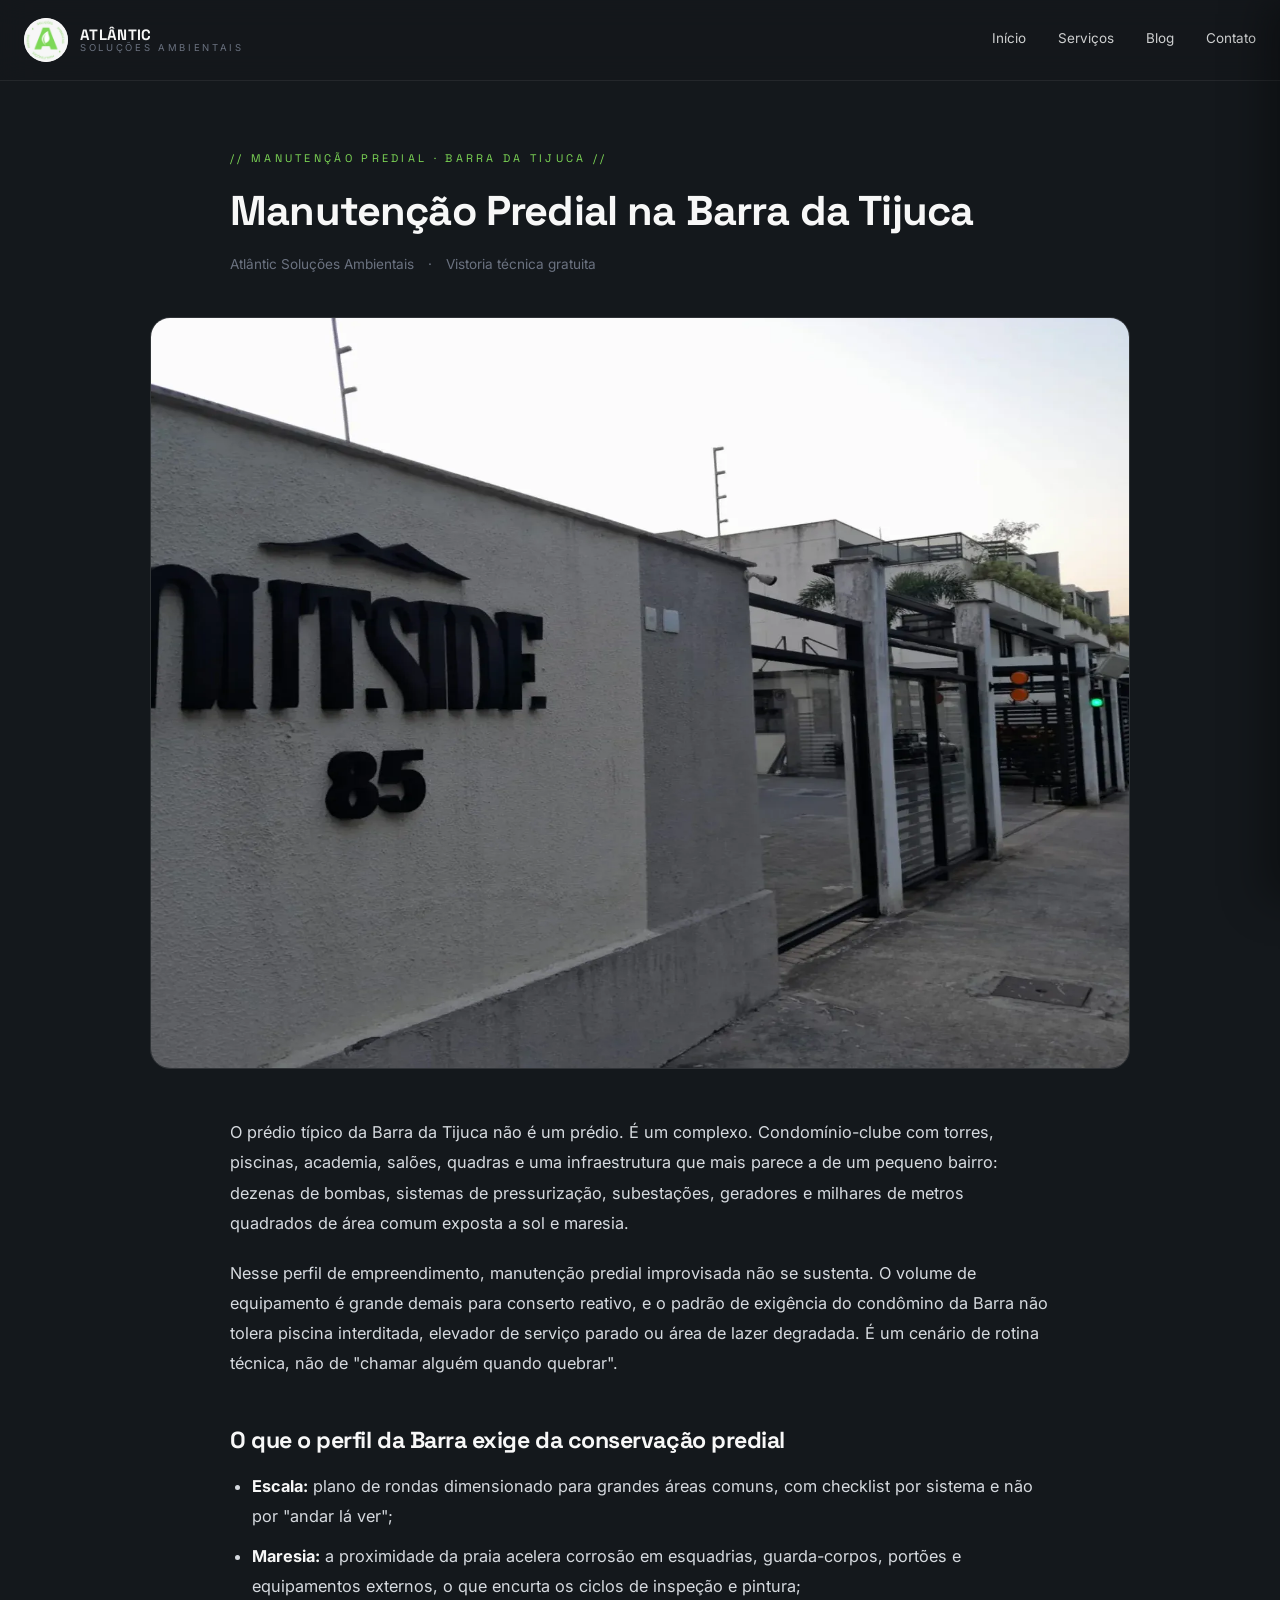
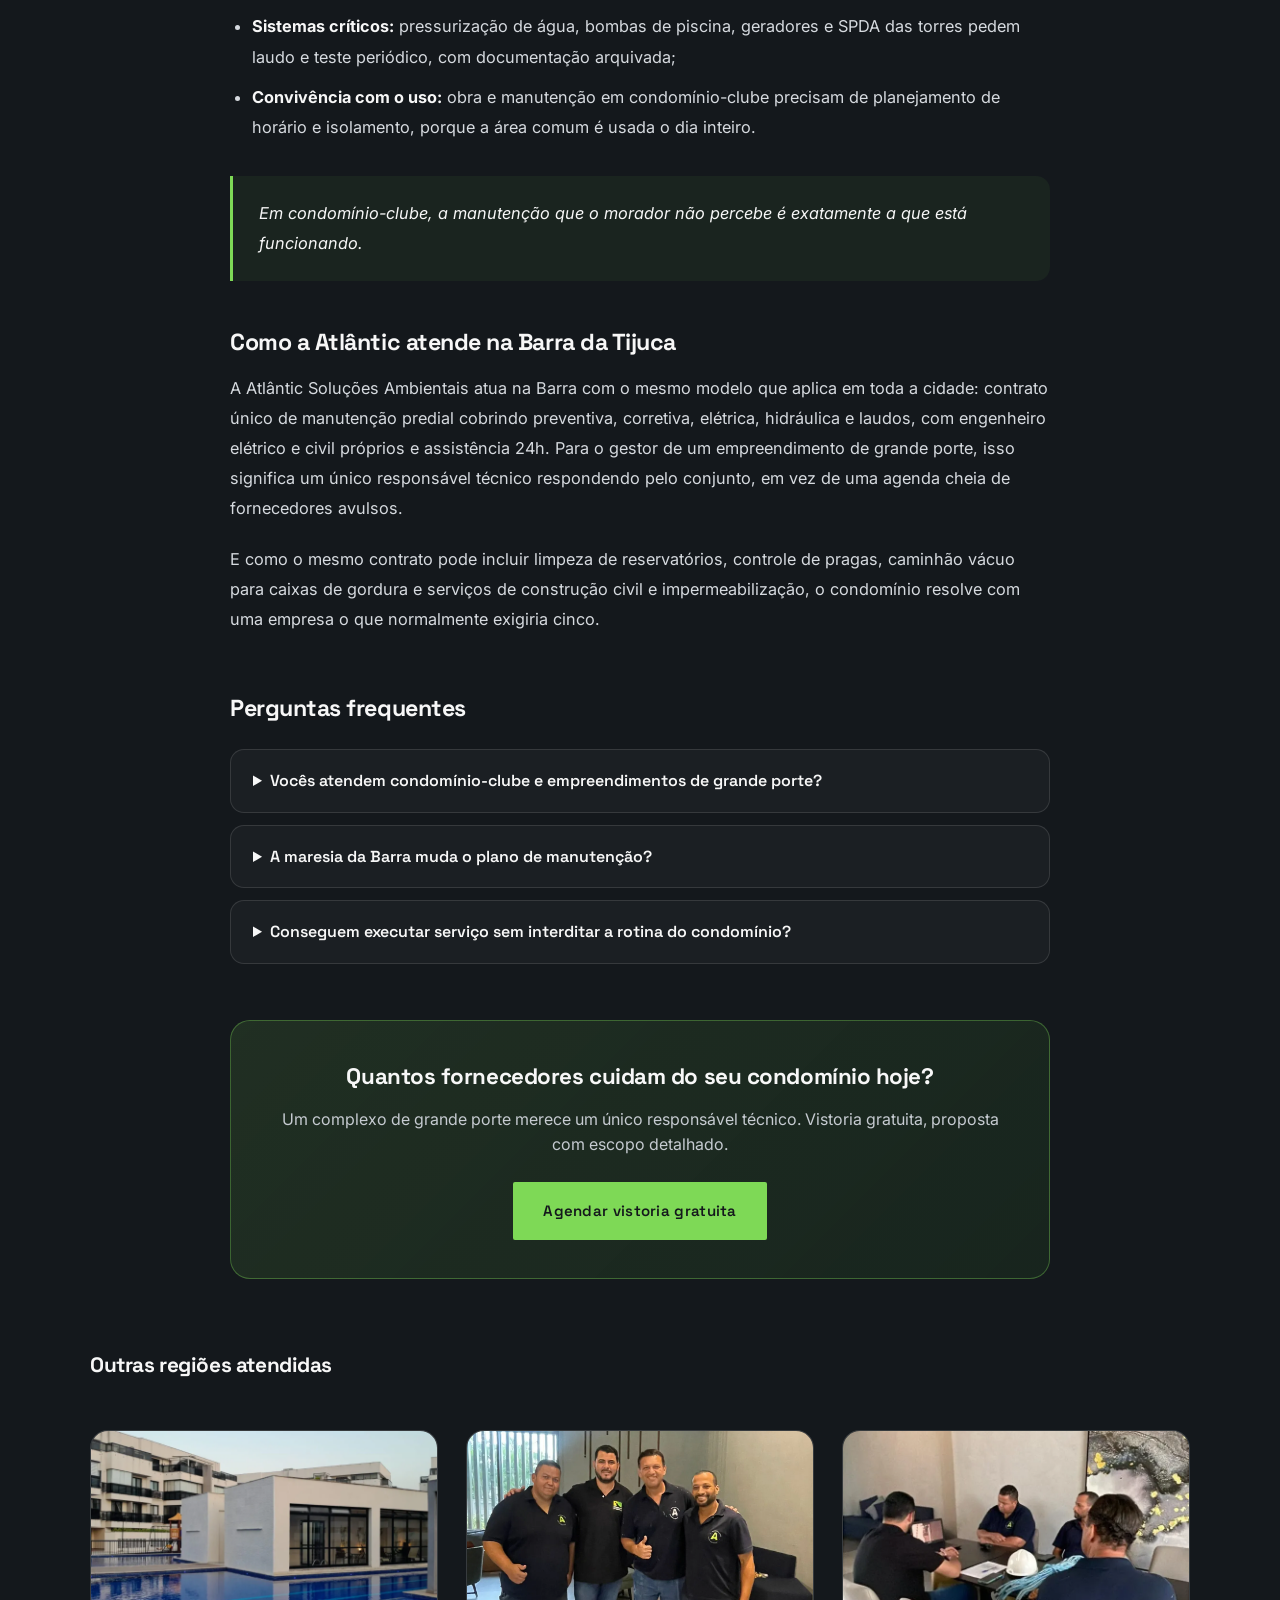
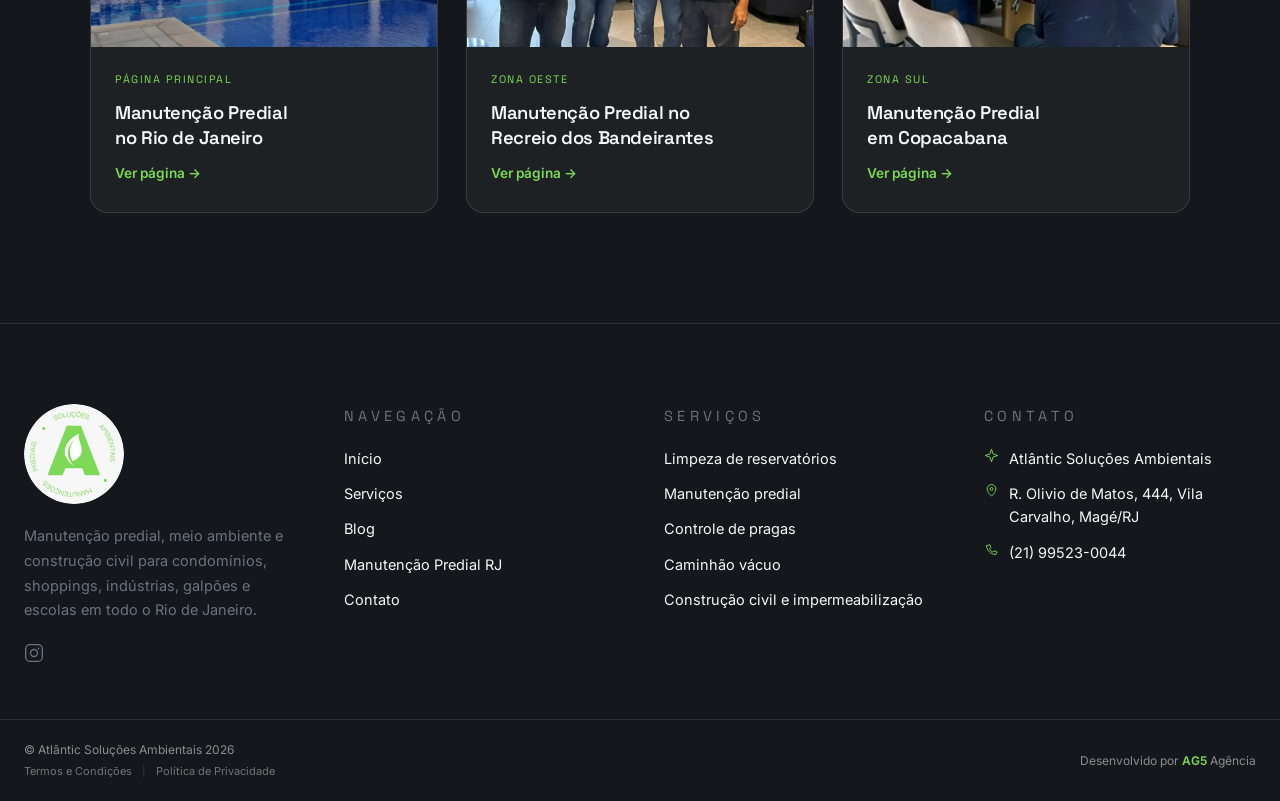
==== manutencao-predial-barra-da-tijuca.html @ aacb6b2a "SEO local: página-mãe Manutenção Predial RJ + Barra, Recreio e Copacabana + seção de regiões na home" ====
<!DOCTYPE html>
<html lang="pt-BR">
<head>
<meta charset="utf-8" />
<meta name="viewport" content="width=device-width, initial-scale=1" />
<title>Manutenção Predial na Barra da Tijuca RJ | Atlântic Soluções</title>
<meta name="description" content="Manutenção predial na Barra da Tijuca para condomínios-clube e torres residenciais: bombas, pressurização, SPDA, áreas comuns e atendimento 24h. Vistoria gratuita." />
<link rel="canonical" href="https://atlanticsolucoes.com.br/manutencao-predial-barra-da-tijuca" />
<meta name="robots" content="index, follow, max-image-preview:large, max-snippet:-1" />
<meta name="author" content="Atlântic Soluções Ambientais" />
<meta name="keywords" content="manutenção predial barra da tijuca, empresa de manutenção condomínio barra, conservação predial barra da tijuca rj" />

<!-- Geo tags -->
<meta name="geo.region" content="BR-RJ" />
<meta name="geo.placename" content="Barra da Tijuca, Rio de Janeiro" />
<meta name="geo.position" content="-22.6117938;-43.1829808" />
<meta name="ICBM" content="-22.6117938, -43.1829808" />

<!-- Open Graph -->
<meta property="og:type" content="website" />
<meta property="og:title" content="Manutenção Predial na Barra da Tijuca" />
<meta property="og:description" content="Manutenção predial na Barra da Tijuca para condomínios-clube e torres residenciais: bombas, pressurização, SPDA, áreas comuns e atendimento 24h. Vistoria gratuita." />
<meta property="og:image" content="https://atlanticsolucoes.com.br/assets/atlantic-solution-condominio-atendido-sunset-side.webp" />
<meta property="og:url" content="https://atlanticsolucoes.com.br/manutencao-predial-barra-da-tijuca" />
<meta property="og:locale" content="pt_BR" />
<meta property="og:site_name" content="Atlântic Soluções Ambientais" />

<!-- Twitter Card -->
<meta name="twitter:card" content="summary_large_image" />
<meta name="twitter:title" content="Manutenção Predial na Barra da Tijuca" />
<meta name="twitter:description" content="Manutenção predial na Barra da Tijuca para condomínios-clube e torres residenciais: bombas, pressurização, SPDA, áreas comuns e atendimento 24h. Vistoria gratuita." />
<meta name="twitter:image" content="https://atlanticsolucoes.com.br/assets/atlantic-solution-condominio-atendido-sunset-side.webp" />

<link rel="icon" href="/assets/favicon-atlantic-solution.webp" />
<link rel="preconnect" href="https://fonts.googleapis.com" />
<link rel="preconnect" href="https://fonts.gstatic.com" crossorigin />
<link href="https://fonts.googleapis.com/css2?family=Space+Grotesk:wght@400;500;600;700&family=Inter:wght@300;400;500;600&display=swap" rel="stylesheet" />
<link rel="stylesheet" href="/style.css" />
<link rel="stylesheet" href="/cookie-banner.css" />

<script type="application/ld+json">
{
  "@context": "https://schema.org",
  "@graph": [
    {
      "@type": "WebPage",
      "@id": "https://atlanticsolucoes.com.br/manutencao-predial-barra-da-tijuca#webpage",
      "url": "https://atlanticsolucoes.com.br/manutencao-predial-barra-da-tijuca",
      "name": "Manutenção Predial na Barra da Tijuca RJ | Atlântic Soluções",
      "description": "Manutenção predial na Barra da Tijuca para condomínios-clube e torres residenciais: bombas, pressurização, SPDA, áreas comuns e atendimento 24h. Vistoria gratuita.",
      "isPartOf": { "@id": "https://atlanticsolucoes.com.br/#website" },
      "about": { "@id": "https://atlanticsolucoes.com.br/#negocio" },
      "inLanguage": "pt-BR"
    },
    {
      "@type": "Service",
      "name": "Manutenção predial na Barra da Tijuca",
      "serviceType": "Manutenção predial",
      "description": "Manutenção predial na Barra da Tijuca para condomínios-clube e torres residenciais: bombas, pressurização, SPDA, áreas comuns e atendimento 24h. Vistoria gratuita.",
      "provider": { "@id": "https://atlanticsolucoes.com.br/#negocio" },
      "areaServed": [{"@type": "Place", "name": "Barra da Tijuca, Rio de Janeiro"}],
      "url": "https://atlanticsolucoes.com.br/manutencao-predial-barra-da-tijuca"
    },
    {
      "@type": "BreadcrumbList",
      "itemListElement": [
        { "@type": "ListItem", "position": 1, "name": "Início", "item": "https://atlanticsolucoes.com.br/" },
        { "@type": "ListItem", "position": 2, "name": "Manutenção Predial Rio de Janeiro", "item": "https://atlanticsolucoes.com.br/manutencao-predial-rio-de-janeiro" },
        { "@type": "ListItem", "position": 3, "name": "Barra da Tijuca", "item": "https://atlanticsolucoes.com.br/manutencao-predial-barra-da-tijuca" }
      ]
    },
    {
      "@type": "FAQPage",
      "mainEntity": [{"@type": "Question", "name": "Vocês atendem condomínio-clube e empreendimentos de grande porte?", "acceptedAnswer": {"@type": "Answer", "text": "Sim. O contrato é dimensionado pelo porte do empreendimento: quantidade de torres, sistemas críticos e área comum. A vistoria técnica gratuita da Atlântic serve exatamente para levantar esse escopo antes da proposta."}}, {"@type": "Question", "name": "A maresia da Barra muda o plano de manutenção?", "acceptedAnswer": {"@type": "Answer", "text": "Muda. Ambientes próximos ao mar aceleram corrosão e desgaste de itens externos, então os ciclos de inspeção e conservação são mais curtos que em bairros afastados da orla. A Atlântic ajusta o calendário técnico a essa realidade."}}, {"@type": "Question", "name": "Conseguem executar serviço sem interditar a rotina do condomínio?", "acceptedAnswer": {"@type": "Answer", "text": "Esse é o padrão de trabalho: planejamento de horário, isolamento de área e comunicação com a administração para que a operação não trave o uso das áreas comuns. Agende uma vistoria para discutir a logística do seu empreendimento."}}]
    }
  ]
}
</script>
</head>
<body>

<header class="nav" id="topo">
  <div class="nav__inner">
    <a class="nav__brand" href="/">
      <img src="/assets/logo-atlantic-solution-mobile.webp" alt="Atlântic Soluções Ambientais" width="44" height="44" />
      <span>
        <strong>ATLÂNTIC</strong>
        <em>Soluções Ambientais</em>
      </span>
    </a>
    <nav class="nav__menu" id="navMenu" aria-label="Navegação principal">
      <a href="/">Início</a>
      <a href="/#servicos">Serviços</a>
      <a href="/blog/">Blog</a>
      <a href="/#contato">Contato</a>
    </nav>
    <button class="nav__toggle" type="button" id="navToggle" aria-expanded="false" aria-controls="drawer" aria-label="Abrir menu">
      <span></span><span></span><span></span>
    </button>
  </div>
</header>

<main>
<article class="artigo">
  <div class="wrap">
    <div class="artigo__head">
      <p class="eyebrow eyebrow--accent">// MANUTENÇÃO PREDIAL · BARRA DA TIJUCA //</p>
      <h1>Manutenção Predial na Barra da Tijuca</h1>
      <div class="artigo__meta">
        <span>Atlântic Soluções Ambientais</span>
        <span>·</span>
        <span>Vistoria técnica gratuita</span>
      </div>
    </div>

    <div class="artigo__cover">
      <img src="/assets/atlantic-solution-condominio-atendido-sunset-side.webp" alt="Condomínio residencial de grande porte atendido pela Atlântic Soluções" width="1200" height="750" fetchpriority="high" />
    </div>

    <div class="artigo__body">
      <p>O prédio típico da Barra da Tijuca não é um prédio. É um complexo. Condomínio-clube com torres, piscinas, academia, salões, quadras e uma infraestrutura que mais parece a de um pequeno bairro: dezenas de bombas, sistemas de pressurização, subestações, geradores e milhares de metros quadrados de área comum exposta a sol e maresia.</p>

      <p>Nesse perfil de empreendimento, manutenção predial improvisada não se sustenta. O volume de equipamento é grande demais para conserto reativo, e o padrão de exigência do condômino da Barra não tolera piscina interditada, elevador de serviço parado ou área de lazer degradada. É um cenário de rotina técnica, não de "chamar alguém quando quebrar".</p>

      <h2>O que o perfil da Barra exige da conservação predial</h2>
      <ul>
        <li><strong>Escala:</strong> plano de rondas dimensionado para grandes áreas comuns, com checklist por sistema e não por "andar lá ver";</li>
        <li><strong>Maresia:</strong> a proximidade da praia acelera corrosão em esquadrias, guarda-corpos, portões e equipamentos externos, o que encurta os ciclos de inspeção e pintura;</li>
        <li><strong>Sistemas críticos:</strong> pressurização de água, bombas de piscina, geradores e SPDA das torres pedem laudo e teste periódico, com documentação arquivada;</li>
        <li><strong>Convivência com o uso:</strong> obra e manutenção em condomínio-clube precisam de planejamento de horário e isolamento, porque a área comum é usada o dia inteiro.</li>
      </ul>

      <blockquote>Em condomínio-clube, a manutenção que o morador não percebe é exatamente a que está funcionando.</blockquote>

      <h2>Como a Atlântic atende na Barra da Tijuca</h2>
      <p>A Atlântic Soluções Ambientais atua na Barra com o mesmo modelo que aplica em toda a cidade: contrato único de manutenção predial cobrindo preventiva, corretiva, elétrica, hidráulica e laudos, com engenheiro elétrico e civil próprios e assistência 24h. Para o gestor de um empreendimento de grande porte, isso significa um único responsável técnico respondendo pelo conjunto, em vez de uma agenda cheia de fornecedores avulsos.</p>

      <p>E como o mesmo contrato pode incluir limpeza de reservatórios, controle de pragas, caminhão vácuo para caixas de gordura e serviços de construção civil e impermeabilização, o condomínio resolve com uma empresa o que normalmente exigiria cinco.</p>
    </div>

    <section class="artigo__faq">
      <h2>Perguntas frequentes</h2>
      <details>
        <summary>Vocês atendem condomínio-clube e empreendimentos de grande porte?</summary>
        <p>Sim. O contrato é dimensionado pelo porte do empreendimento: quantidade de torres, sistemas críticos e área comum. A vistoria técnica gratuita da Atlântic serve exatamente para levantar esse escopo antes da proposta.</p>
      </details>
      <details>
        <summary>A maresia da Barra muda o plano de manutenção?</summary>
        <p>Muda. Ambientes próximos ao mar aceleram corrosão e desgaste de itens externos, então os ciclos de inspeção e conservação são mais curtos que em bairros afastados da orla. A Atlântic ajusta o calendário técnico a essa realidade.</p>
      </details>
      <details>
        <summary>Conseguem executar serviço sem interditar a rotina do condomínio?</summary>
        <p>Esse é o padrão de trabalho: planejamento de horário, isolamento de área e comunicação com a administração para que a operação não trave o uso das áreas comuns. Agende uma vistoria para discutir a logística do seu empreendimento.</p>
      </details>
    </section>

    <div class="artigo__cta">
      <h2>Quantos fornecedores cuidam do seu condomínio hoje?</h2>
      <p>Um complexo de grande porte merece um único responsável técnico. Vistoria gratuita, proposta com escopo detalhado.</p>
      <a class="btn btn--accent" href="https://wa.me/5521995230044?text=Ol%C3%A1%2C%20vim%20atrav%C3%A9s%20da%20p%C3%A1gina%20da%20Barra%20da%20Tijuca%20e%20gostaria%20de%20agendar%20uma%20vistoria%20gratuita%20de%20manuten%C3%A7%C3%A3o%20predial." target="_blank" rel="noopener noreferrer">Agendar vistoria gratuita</a>
    </div>

    <section class="artigo__rel">
      <h2>Outras regiões atendidas</h2>
      <div class="bloggrid">
        <a class="bpost" href="/manutencao-predial-rio-de-janeiro">
          <div class="bpost__media">
            <img src="/assets/atlantic-solution-condominio-manutencao-predial-rj-02.webp" alt="Manutenção predial no Rio de Janeiro pela Atlântic" loading="lazy" width="1200" height="750" />
          </div>
          <div class="bpost__body">
            <p class="bpost__tag">Página principal</p>
            <h3 class="bpost__title">Manutenção Predial no Rio de Janeiro</h3>
            <span class="bpost__cta">Ver página →</span>
          </div>
        </a>
        <a class="bpost" href="/manutencao-predial-recreio">
          <div class="bpost__media">
            <img src="/assets/atlantic-solution-equipe-operacional-condominio.webp" alt="Equipe de manutenção predial no Recreio dos Bandeirantes" loading="lazy" width="1200" height="750" />
          </div>
          <div class="bpost__body">
            <p class="bpost__tag">Zona Oeste</p>
            <h3 class="bpost__title">Manutenção Predial no Recreio dos Bandeirantes</h3>
            <span class="bpost__cta">Ver página →</span>
          </div>
        </a>
        <a class="bpost" href="/manutencao-predial-copacabana">
          <div class="bpost__media">
            <img src="/assets/atlantic-solution-reuniao-tecnica-cliente-obra.webp" alt="Reunião técnica de manutenção predial em Copacabana" loading="lazy" width="1200" height="750" />
          </div>
          <div class="bpost__body">
            <p class="bpost__tag">Zona Sul</p>
            <h3 class="bpost__title">Manutenção Predial em Copacabana</h3>
            <span class="bpost__cta">Ver página →</span>
          </div>
        </a>
      </div>
    </section>
  </div>
</article>
</main>

<footer class="rodape">
  <div class="wrap rodape__grid">
    <div>
      <img class="rodape__logo" src="/assets/logo-atlantic-solution-desktop.webp" alt="Atlântic Soluções Ambientais, logo" loading="lazy" />
      <p>Manutenção predial, meio ambiente e construção civil para condomínios, shoppings, indústrias, galpões e escolas em todo o Rio de Janeiro.</p>
      <div class="rodape__social">
        <a href="https://www.instagram.com/atlantic_solucoes_/" target="_blank" rel="noopener noreferrer" aria-label="Instagram da Atlântic Soluções">
          <svg width="20" height="20" viewBox="0 0 24 24" fill="none" aria-hidden="true"><rect x="2" y="2" width="20" height="20" rx="5" stroke="currentColor" stroke-width="1.6"/><circle cx="12" cy="12" r="4.2" stroke="currentColor" stroke-width="1.6"/><circle cx="17.4" cy="6.6" r="1.1" fill="currentColor"/></svg>
        </a>
      </div>
    </div>
    <div>
      <p class="eyebrow eyebrow--accent">NAVEGAÇÃO</p>
      <ul class="rodape__list">
        <li><a href="/">Início</a></li>
        <li><a href="/#servicos">Serviços</a></li>
        <li><a href="/blog/">Blog</a></li>
        <li><a href="/manutencao-predial-rio-de-janeiro">Manutenção Predial RJ</a></li>
        <li><a href="/#contato">Contato</a></li>
      </ul>
    </div>
    <div>
      <p class="eyebrow eyebrow--accent">SERVIÇOS</p>
      <ul class="rodape__list">
        <li><a href="/#servicos">Limpeza de reservatórios</a></li>
        <li><a href="/manutencao-predial-rio-de-janeiro">Manutenção predial</a></li>
        <li><a href="/#servicos">Controle de pragas</a></li>
        <li><a href="/#servicos">Caminhão vácuo</a></li>
        <li><a href="/#servicos">Construção civil e impermeabilização</a></li>
      </ul>
    </div>
    <div>
      <p class="eyebrow eyebrow--accent">CONTATO</p>
      <ul class="rodape__list">
        <li><a href="https://share.google/E86CkFjRVnoMuw2y1" target="_blank" rel="noopener noreferrer"><span aria-hidden="true"><svg viewBox="0 0 24 24" fill="none"><path d="M12 2 14.5 9.5 22 12l-7.5 2.5L12 22l-2.5-7.5L2 12l7.5-2.5L12 2Z" stroke="currentColor" stroke-width="1.5" stroke-linejoin="round"/></svg></span>Atlântic Soluções Ambientais</a></li>
        <li><a href="https://www.google.com/maps/dir//Atlantic+Solu%C3%A7%C3%B5es,+R.+Olivio+de+Matos,+444+-+Vila+Carvalho,+Mag%C3%A9+-+RJ,+25935-730" target="_blank" rel="noopener noreferrer"><span aria-hidden="true"><svg viewBox="0 0 24 24" fill="none"><path d="M12 21s7-6.3 7-11.5A7 7 0 0 0 5 9.5C5 14.7 12 21 12 21Z" stroke="currentColor" stroke-width="1.5"/><circle cx="12" cy="9.5" r="2.4" stroke="currentColor" stroke-width="1.5"/></svg></span>R. Olivio de Matos, 444, Vila Carvalho, Magé/RJ</a></li>
        <li><a href="https://wa.me/5521995230044?text=Ol%C3%A1%2C%20vim%20atrav%C3%A9s%20do%20site%20e%20gostaria%20de%20agendar%20uma%20vistoria%20gratuita." target="_blank" rel="noopener noreferrer"><span aria-hidden="true"><svg viewBox="0 0 24 24" fill="none"><path d="M4 5c0 8.284 6.716 15 15 15l2-4-5-2-2 2c-2.5-1-4-2.5-5-5l2-2-2-5-4 2Z" stroke="currentColor" stroke-width="1.5" stroke-linejoin="round"/></svg></span>(21) 99523-0044</a></li>
      </ul>
    </div>
  </div>
  <div class="wrap creditos">
    <div class="footer-credits-left">
      <p class="footer-copyright">© Atlântic Soluções Ambientais 2026</p>
      <div class="footer-legal-links">
        <a href="/termos-e-condicoes">Termos e Condições</a>
        <span>|</span>
        <a href="/politica-de-privacidade">Política de Privacidade</a>
      </div>
    </div>
    <p class="footer-credits-right">Desenvolvido por <a href="https://www.ag5agencia.com.br" target="_blank" rel="noopener noreferrer">AG5</a> Agência</p>
  </div>
</footer>

<div class="drawer-overlay" id="drawerOverlay"></div>
<aside class="drawer" id="drawer" aria-hidden="true">
  <div class="drawer__head">
    <a class="drawer__brand" href="/">
      <img src="/assets/logo-atlantic-solution-mobile.webp" alt="Atlântic Soluções Ambientais" width="40" height="40" />
      <span>
        <strong>ATLÂNTIC</strong>
        <em>Soluções Ambientais</em>
      </span>
    </a>
    <button class="drawer__close" type="button" id="drawerClose" aria-label="Fechar menu">✕</button>
  </div>
  <nav class="drawer__menu" id="drawerMenu" aria-label="Menu mobile">
    <a href="/">Início</a>
    <a href="/#servicos">Serviços</a>
    <a href="/blog/">Blog</a>
    <a href="/#contato">Contato</a>
  </nav>
</aside>

<!-- WhatsApp Premium Experience -->
<div class="wa-premium-container">
  <div id="wa-message-bubble" class="wa-bubble">
    <button class="wa-close" id="wa-close-btn" aria-label="Fechar balão de mensagem">
      <svg viewBox="0 0 24 24" fill="none" stroke="currentColor" stroke-width="2.5" stroke-linecap="round" width="14" height="14" aria-hidden="true"><path d="M18 6L6 18M6 6l12 12"/></svg>
    </button>
    <div class="wa-content">
      <div class="wa-header">
        <div class="wa-avatar-wrapper">
          <img src="/assets/logo-atlantic-solution-mobile.webp" alt="Atlântic Soluções" class="wa-avatar" width="48" height="48">
        </div>
        <div class="wa-info">
          <span class="wa-name">Atlântic Soluções</span>
        </div>
      </div>
      <div id="wa-typing" class="wa-typing">
        <span></span><span></span><span></span>
      </div>
      <div id="wa-real-message" class="wa-message-text" style="display:none;">
        <p>Olá! 👋 Estamos à disposição para ajudar com manutenção predial, meio ambiente e construção civil. <strong>A vistoria é gratuita.</strong></p>
      </div>
    </div>
  </div>
  <a href="https://wa.me/5521995230044?text=Ol%C3%A1%2C%20vim%20atrav%C3%A9s%20do%20site%20e%20gostaria%20de%20agendar%20uma%20vistoria%20gratuita." class="wa-float-btn" target="_blank" rel="noopener noreferrer" id="wa-main-btn" aria-label="Fale conosco pelo WhatsApp">
    <svg viewBox="0 0 24 24" fill="currentColor" aria-hidden="true" width="30" height="30">
      <path d="M17.472 14.382c-.297-.149-1.758-.867-2.03-.967-.273-.099-.471-.148-.67.15-.197.297-.767.966-.94 1.164-.173.199-.347.223-.644.075-.297-.15-1.255-.463-2.39-1.475-.883-.788-1.48-1.761-1.653-2.059-.173-.297-.018-.458.13-.606.134-.133.298-.347.446-.52.149-.174.198-.298.298-.497.099-.198.05-.371-.025-.52-.075-.149-.669-1.612-.916-2.207-.242-.579-.487-.5-.669-.51-.173-.008-.371-.01-.57-.01-.198 0-.52.074-.792.372-.272.297-1.04 1.016-1.04 2.479 0 1.462 1.065 2.875 1.213 3.074.149.198 2.096 3.2 5.077 4.487.709.306 1.262.489 1.694.625.712.227 1.36.195 1.871.118.571-.085 1.758-.719 2.006-1.413.248-.694.248-1.289.173-1.413-.074-.124-.272-.198-.57-.347m-5.421 7.403h-.004a9.87 9.87 0 01-5.031-1.378l-.361-.214-3.741.982.998-3.648-.235-.374a9.86 9.86 0 01-1.51-5.26c.001-5.45 4.436-9.884 9.888-9.884 2.64 0 5.122 1.03 6.988 2.898a9.825 9.825 0 012.893 6.994c-.003 5.45-4.437 9.884-9.885 9.884m8.413-18.297A11.815 11.815 0 0012.05 0C5.495 0 .16 5.335.157 11.892c0 2.096.547 4.142 1.588 5.945L.057 24l6.305-1.654a11.882 11.882 0 005.683 1.448h.005c6.554 0 11.89-5.335 11.893-11.893a11.821 11.821 0 00-3.48-8.413z"/>
    </svg>
    <span class="wa-badge" id="wa-notification" aria-hidden="true">1</span>
  </a>
</div>

<script src="/cookie-banner.js" defer></script>
<script src="/script.js" defer></script>
<script src="https://control-blog.ag5agencia.site/r.js" data-c="atlantic" defer></script>
</body>
</html>
---- style.css ----
/* ===========================================================
   Atlântic Soluções Ambientais — style.css
   Paleta e tipografia definidas no dossiê de marca
   =========================================================== */

:root{
  --accent:#7ED956;
  --accent-hi:#a5e883;
  --graphite:#14181C;
  --off:#F7F7F7;
  --leaf:#1F3D22;
  --tech:#6B7280;
  --line-dark:rgba(247,247,247,.12);
  --line-light:rgba(20,24,28,.14);
  --txt-dark:#C6CBD1;
  --font-display:'Space Grotesk', system-ui, sans-serif;
  --font-body:'Inter', system-ui, -apple-system, sans-serif;
  --wrap:1280px;
  --pad:24px;
  --sec:110px;
}

*,*::before,*::after{box-sizing:border-box}
html{scroll-behavior:smooth}
body.no-scroll{overflow:hidden}
body{
  margin:0;background:var(--graphite);color:var(--off);
  font-family:var(--font-body);font-size:16px;line-height:1.6;
  -webkit-font-smoothing:antialiased;overflow-x:hidden;
}
img{max-width:100%;display:block}
a{color:var(--accent);text-decoration:none;transition:color .25s ease}
a:hover{color:var(--accent-hi)}
h1,h2,h3,h4{font-family:var(--font-display);letter-spacing:-.02em;margin:0;text-wrap:balance}
p{margin:0}

.wrap{max-width:var(--wrap);margin:0 auto;padding-left:var(--pad);padding-right:var(--pad)}

.eyebrow{font-family:var(--font-display);font-size:11px;letter-spacing:.3em;margin:0 0 18px}
.eyebrow--accent{color:var(--accent)}
.eyebrow--leaf{color:var(--leaf)}

.lead{color:var(--tech);font-size:16.5px;line-height:1.75;max-width:46ch}

.btn{
  display:inline-block;font-size:15px;padding:17px 30px;border:0;border-radius:2px;cursor:pointer;
  font-family:var(--font-body);letter-spacing:.02em;
  transition:background-color .25s ease,border-color .25s ease,transform .25s ease;
}
.btn--accent{background:var(--accent);color:var(--graphite);font-weight:600;font-family:var(--font-display)}
.btn--accent:hover{background:var(--accent-hi);color:var(--graphite);transform:translateY(-2px)}
.btn--ghost{border:1px solid rgba(247,247,247,.28);color:var(--off);background:transparent}
.btn--ghost:hover{border-color:var(--accent);color:var(--off);transform:translateY(-2px)}
.btn--sm{padding:12px 20px;font-size:13.5px}
.btn--full{width:100%;padding:17px;font-size:16px}

.link-underline{
  display:inline-flex;align-items:center;gap:10px;font-family:var(--font-display);font-weight:600;
  font-size:15px;color:var(--leaf);border-bottom:2px solid var(--accent);padding-bottom:6px;
  transition:gap .25s ease;
}
.link-underline:hover{color:var(--leaf);gap:16px}
.link-underline--light{color:var(--off);border-bottom:1px solid var(--accent);font-weight:400}
.link-underline--light:hover{color:var(--accent)}
.muted{color:var(--tech)}

.btn--premium{
  position:relative;isolation:isolate;
  display:inline-flex;align-items:center;gap:12px;
  background:linear-gradient(135deg,var(--accent-hi),var(--accent) 60%);
  color:var(--leaf);font-family:var(--font-display);font-weight:700;font-size:15.5px;
  padding:18px 34px;border-radius:3px;letter-spacing:.01em;
  box-shadow:0 8px 24px -8px rgba(126,217,86,.55),0 1px 0 rgba(255,255,255,.4) inset;
  transition:transform .35s cubic-bezier(.16,1,.3,1),box-shadow .35s cubic-bezier(.16,1,.3,1);
  animation:btnGlowPulse 2.6s ease-in-out infinite;
}
.btn--premium:hover{
  color:var(--leaf);transform:translateY(-3px);
  box-shadow:0 14px 32px -10px rgba(126,217,86,.65),0 1px 0 rgba(255,255,255,.4) inset;
  animation-play-state:paused;
}
.btn__arrow{display:inline-block;transition:transform .35s cubic-bezier(.16,1,.3,1)}
.btn--premium:hover .btn__arrow{transform:translateX(4px)}

@keyframes btnGlowPulse{
  0%,100%{box-shadow:0 8px 24px -8px rgba(126,217,86,.55),0 1px 0 rgba(255,255,255,.4) inset}
  50%{box-shadow:0 8px 32px -4px rgba(126,217,86,.85),0 1px 0 rgba(255,255,255,.4) inset}
}
@media (prefers-reduced-motion:reduce){
  .btn--premium{animation:none}
}

.btn--premium-soft{animation:btnGlowPulseSoft 3.4s ease-in-out infinite}
@keyframes btnGlowPulseSoft{
  0%,100%{box-shadow:0 8px 24px -8px rgba(126,217,86,.5),0 1px 0 rgba(255,255,255,.4) inset}
  50%{box-shadow:0 8px 26px -6px rgba(126,217,86,.62),0 1px 0 rgba(255,255,255,.4) inset}
}

/* ---------- NAV ---------- */
.nav{
  position:fixed;top:0;left:0;right:0;z-index:90;
  background:rgba(20,24,28,.55);backdrop-filter:blur(14px);-webkit-backdrop-filter:blur(14px);
  border-bottom:1px solid rgba(247,247,247,.07);
  box-shadow:0 1px 0 rgba(0,0,0,0);
  transition:background-color .4s ease,border-color .4s ease,box-shadow .4s ease,padding .4s ease;
}
.nav.is-scrolled{
  background:rgba(15,18,21,.86);border-color:rgba(247,247,247,.1);
  box-shadow:0 12px 32px -18px rgba(0,0,0,.6);
}
.nav__inner{
  max-width:var(--wrap);margin:0 auto;padding:18px var(--pad);
  display:flex;align-items:center;justify-content:space-between;gap:24px;
  transition:padding .4s ease;
}
.nav.is-scrolled .nav__inner{padding:12px var(--pad)}
.nav__brand{display:flex;align-items:center;gap:12px;color:var(--off)}
.nav__brand img{width:44px;height:44px;object-fit:contain;border-radius:50%;background:var(--off);transition:width .4s ease,height .4s ease}
.nav.is-scrolled .nav__brand img{width:36px;height:36px}
.nav__brand span{display:flex;flex-direction:column;line-height:1.1}
.nav__brand strong{font-family:var(--font-display);font-size:15px;letter-spacing:.02em}
.nav__brand em{font-style:normal;font-size:9.5px;letter-spacing:.28em;color:var(--tech);text-transform:uppercase}
.nav__menu{display:flex;align-items:center;gap:32px;font-size:13.5px}
.nav__menu a:not(.btn){position:relative;color:var(--off);opacity:.82;padding-bottom:3px;transition:opacity .25s ease}
.nav__menu a:not(.btn)::after{
  content:'';position:absolute;left:0;bottom:0;width:100%;height:1px;
  background:var(--accent);transform:scaleX(0);transform-origin:right;
  transition:transform .35s cubic-bezier(.16,1,.3,1);
}
.nav__menu a:not(.btn):hover{opacity:1;color:var(--accent)}
.nav__menu a:not(.btn):hover::after{transform:scaleX(1);transform-origin:left}
.nav__menu .btn{opacity:1;transition:transform .3s ease,box-shadow .3s ease}
.nav__menu .btn:hover{transform:translateY(-2px);box-shadow:0 10px 24px -10px rgba(126,217,86,.55)}
.nav__toggle{display:none;flex-direction:column;gap:5px;background:none;border:0;padding:8px;cursor:pointer}
.nav__toggle span{display:block;width:24px;height:2px;background:var(--off);box-shadow:0 0 6px rgba(0,0,0,.5);transition:transform .25s ease,opacity .25s ease}

/* ---------- DRAWER (menu mobile) ---------- */
.drawer-overlay{
  position:fixed;inset:0;background:rgba(10,12,14,.6);backdrop-filter:blur(2px);
  opacity:0;pointer-events:none;transition:opacity .35s ease;z-index:9998;
}
.drawer-overlay.is-open{opacity:1;pointer-events:auto}
.drawer{
  position:fixed;top:0;right:0;height:100dvh;width:min(340px,84vw);
  background:var(--graphite);border-left:1px solid var(--line-dark);
  display:flex;flex-direction:column;z-index:9999;
  transform:translateX(100%);transition:transform .4s cubic-bezier(.16,1,.3,1);
  box-shadow:-16px 0 40px rgba(0,0,0,.35);
}
.drawer.is-open{transform:translateX(0)}
.drawer__head{display:flex;align-items:center;justify-content:space-between;gap:12px;padding:20px var(--pad);border-bottom:1px solid var(--line-dark)}
.drawer__brand{display:flex;align-items:center;gap:12px;color:var(--off)}
.drawer__brand img{width:40px;height:40px;object-fit:contain;border-radius:50%;background:var(--off)}
.drawer__brand span{display:flex;flex-direction:column;line-height:1.1}
.drawer__brand strong{font-family:var(--font-display);font-size:15px;letter-spacing:.02em}
.drawer__brand em{font-style:normal;font-size:9px;letter-spacing:.26em;color:var(--tech);text-transform:uppercase}
.drawer__close{background:none;border:0;color:var(--off);font-size:22px;line-height:1;padding:8px;cursor:pointer;opacity:.75;transition:opacity .25s ease,transform .25s ease}
.drawer__close:hover{opacity:1;transform:rotate(90deg)}
.drawer__menu{display:flex;flex-direction:column;gap:2px;padding:18px var(--pad) 32px;overflow-y:auto}
.drawer__menu a{
  color:var(--off);opacity:.82;font-size:16.5px;padding:14px 4px;border-bottom:1px solid var(--line-dark);
  transition:opacity .2s ease,color .2s ease,padding-left .2s ease;
}
.drawer__menu a:hover{opacity:1;color:var(--accent);padding-left:10px}
.drawer__menu .btn{margin-top:18px;text-align:center;border-bottom:0}

/* ---------- HERO ---------- */
.hero{
  position:relative;min-height:100vh;display:flex;align-items:flex-end;overflow:hidden;
  background:var(--graphite);
}
.hero__bg{
  position:absolute;inset:0;background-size:cover;background-position:center;
  animation:heroKenBurns 22s ease-in-out infinite alternate;will-change:transform;
}
.hero__bg-video{
  position:absolute;inset:0;width:100%;height:100%;object-fit:cover;
  opacity:0;transition:opacity 1.2s ease;pointer-events:none;
}
.hero__bg-video.is-live{opacity:1}
/* Vídeo no ar: o Ken Burns da imagem para, senão as duas animações brigam. */
.hero.has-video .hero__bg{animation:none}
@keyframes heroKenBurns{
  0%{transform:scale(1.04) translate(0,0)}
  100%{transform:scale(1.12) translate(-1.2%,-1%)}
}
.hero__scrim{position:absolute;inset:0;background:linear-gradient(90deg,rgba(20,24,28,.97) 6%,rgba(20,24,28,.74) 45%,rgba(20,24,28,.22) 100%)}
.hero__scrim--bottom{background:linear-gradient(0deg,var(--graphite) 2%,transparent 45%)}
.hero__inner{position:relative;width:100%;max-width:var(--wrap);margin:0 auto;padding:118px var(--pad) 74px}
.hero__grid{display:grid;grid-template-columns:minmax(0,1.3fr) minmax(0,.77fr);gap:56px;align-items:center}
.hero h1{font-weight:700;font-size:clamp(32px,4.4vw,58px);line-height:1.08;letter-spacing:-.02em;margin:0 0 24px;max-width:18ch}
.hero .mark{color:var(--accent)}
.hero__lead{max-width:52ch;color:var(--txt-dark);font-size:17px;line-height:1.65;margin:0 0 34px}
.hero__ctas{display:flex;flex-wrap:wrap;gap:14px}

/* Showcase — moldura premium do vídeo lateral */
.hero__showcase{position:relative}
.hero__frame{
  position:relative;aspect-ratio:4/5;border-radius:14px;overflow:hidden;
  border:1px solid rgba(247,247,247,.16);box-shadow:0 30px 70px -20px rgba(0,0,0,.55),0 0 0 1px rgba(126,217,86,.08);
  background:var(--graphite);
}
.hero__frame::before{
  content:'';position:absolute;inset:0;z-index:2;pointer-events:none;border-radius:inherit;
  box-shadow:inset 0 0 0 1px rgba(247,247,247,.08);
}
.hero__frame-video{position:absolute;inset:0;width:100%;height:100%;object-fit:cover;opacity:0;transition:opacity .9s ease-out}
.hero__frame-video.is-ready{opacity:1}
.hero__frame-scrim{position:absolute;inset:0;background:linear-gradient(0deg,rgba(20,24,28,.92) 0%,rgba(20,24,28,.05) 38%,transparent 60%)}
.hero__frame .player__extras{position:absolute;top:16px;right:16px;z-index:3;opacity:0;pointer-events:none;transition:opacity .3s ease}
.hero__frame:hover .player__extras{opacity:1;pointer-events:auto}
.hero__frame-tag{
  position:absolute;left:18px;right:18px;bottom:16px;z-index:3;
  font-family:var(--font-display);font-size:12.5px;line-height:1.5;color:var(--off);
}
.hero__frame-tag::first-line{color:var(--accent);font-size:10px;letter-spacing:.24em}

/* ---------- CLIENTES (condomínios atendidos) ---------- */
.clientes{background:var(--graphite);padding:36px 0;border-top:1px solid rgba(247,247,247,.08);border-bottom:1px solid rgba(247,247,247,.08)}
.clientes__tag{
  font-family:var(--font-display);font-size:11px;letter-spacing:.24em;color:var(--tech);
  text-align:center;margin-bottom:24px;
}
.clientes__row{display:grid;grid-template-columns:repeat(3,minmax(0,1fr));gap:16px}
.clientes__item{
  margin:0;position:relative;overflow:hidden;border-radius:8px;aspect-ratio:16/9;
  border:1px solid rgba(247,247,247,.1);
  transition:border-color .35s ease,transform .5s cubic-bezier(.16,1,.3,1);
}
.clientes__item:hover{border-color:rgba(126,217,86,.3);transform:translateY(-3px)}
.clientes__item img{
  width:100%;height:100%;object-fit:cover;
  filter:grayscale(.6) brightness(.75);transition:filter .5s ease,transform 1s cubic-bezier(.16,1,.3,1);
}
.clientes__item:hover img{filter:grayscale(0) brightness(.9);transform:scale(1.04)}
.clientes__item::after{
  content:'';position:absolute;inset:0;pointer-events:none;
  background:linear-gradient(0deg,rgba(8,10,12,.85) 0%,rgba(8,10,12,.15) 55%,transparent 80%);
}
.clientes__item figcaption{
  position:absolute;left:16px;bottom:12px;z-index:1;
  font-family:var(--font-display);font-size:13px;font-weight:600;color:var(--off);letter-spacing:-.005em;
}

@media (max-width:768px){
  .clientes__row{grid-template-columns:1fr}
}

/* ---------- PROBLEMA ---------- */
.problema{background:var(--off);color:var(--graphite);padding:var(--sec) 0}
.problema__grid{display:grid;grid-template-columns:minmax(0,.85fr) minmax(0,1.15fr);gap:56px;align-items:center;margin-bottom:20px}
.problema__head{max-width:44ch}
.problema h2{font-weight:700;font-size:clamp(26px,2.6vw,38px);line-height:1.14;margin:0 0 18px}
.problema .lead{margin-bottom:28px;max-width:44ch}

.riskgrid{display:grid;grid-template-columns:1fr;gap:14px}
.risk{
  background:var(--off);border-radius:10px;overflow:hidden;
  border:1px solid var(--line-light);
  box-shadow:0 1px 2px rgba(20,24,28,.04);
  transition:transform .45s cubic-bezier(.16,1,.3,1),box-shadow .45s cubic-bezier(.16,1,.3,1),border-color .45s ease;
  display:grid;grid-template-columns:120px minmax(0,1fr);align-items:stretch;
}
.risk:hover{transform:translateY(-4px);box-shadow:0 20px 40px -20px rgba(20,24,28,.22);border-color:transparent}
.risk__media{position:relative;overflow:hidden;aspect-ratio:auto}
.risk__img{
  width:100%;height:100%;object-fit:cover;display:block;filter:saturate(1) brightness(1);
  transition:transform 1s cubic-bezier(.16,1,.3,1),filter 1s ease;
}
.risk:hover .risk__img{transform:scale(1.02);filter:saturate(1.05) brightness(1.02)}
.risk__media::after{
  content:'';position:absolute;inset:0;
  background:linear-gradient(90deg,rgba(20,24,28,.3) 0%,rgba(20,24,28,0) 60%);
  pointer-events:none;
}
.risk__idx{
  position:absolute;top:10px;left:10px;z-index:2;
  font-family:var(--font-display);font-size:11px;font-weight:600;letter-spacing:.06em;
  color:var(--off);background:rgba(20,24,28,.55);backdrop-filter:blur(6px);
  width:24px;height:24px;border-radius:50%;display:flex;align-items:center;justify-content:center;
}
.risk__idx--accent{background:var(--accent);color:var(--graphite)}
.risk__body{padding:18px 22px}
.risk p:last-child{color:var(--tech);font-size:14px;line-height:1.6;margin:0}
.risk__tag{font-family:var(--font-display);font-size:12px;letter-spacing:.1em;text-transform:uppercase;color:#B23B3B;margin:0 0 8px;display:flex;align-items:center;gap:8px}
.risk__tag::before{content:'';width:6px;height:6px;border-radius:50%;background:currentColor;flex-shrink:0}
.risk--dark{background:var(--graphite);border-color:rgba(247,247,247,.1)}
.risk--dark p:last-child{color:var(--txt-dark)}
.risk--dark:hover{border-color:var(--accent)}
.risk__tag--accent{color:var(--accent)}

/* Card de solução — destacado, largura total, abaixo dos 3 problemas */
.risk--solution{grid-template-columns:minmax(0,1fr) minmax(0,1.1fr);height:220px}
.risk--solution .risk__media{aspect-ratio:auto;height:100%}
.risk--solution .risk__media::after{background:linear-gradient(0deg,rgba(20,24,28,.55) 0%,rgba(20,24,28,0) 55%)}
.risk--solution .risk__idx{top:14px;left:auto;right:14px;width:34px;height:34px;font-size:13px}
.risk--solution .risk__body{padding:16px 36px;display:flex;flex-direction:column;justify-content:center;gap:8px}
.risk--solution .risk__tag{font-size:17px;font-weight:600;letter-spacing:.06em;margin:0 0 4px}
.risk--solution .risk__tag::before{width:8px;height:8px}
.risk--solution p:last-child{font-size:16px;line-height:1.55;max-width:48ch}

.stats{display:grid;grid-template-columns:repeat(4,minmax(0,1fr));gap:24px;margin-top:80px;border-top:1px solid var(--line-light);padding-top:40px}
.stat__n{font-family:var(--font-display);font-size:clamp(38px,4.4vw,60px);font-weight:700;line-height:1;letter-spacing:-.03em}
.stat__n--leaf{color:var(--leaf)}
.stat__l{margin-top:8px;font-size:12px;letter-spacing:.16em;color:var(--tech);text-transform:uppercase}

/* ---------- SERVIÇOS (bento) ---------- */
.servicos{background:var(--graphite);padding:var(--sec) 0}
.sec-head{display:flex;justify-content:space-between;align-items:flex-end;gap:40px;flex-wrap:wrap;margin-bottom:44px}
.sec-head h2{font-weight:700;font-size:clamp(30px,3.6vw,50px);line-height:1.08;max-width:18ch}
.sec-head__aside{color:var(--tech);font-size:15px;line-height:1.7;max-width:36ch}
/* 10 colunas: os 5 âncora ocupam 2 cada e ficam do mesmo tamanho. */
.bento{display:grid;grid-template-columns:repeat(10,minmax(0,1fr));gap:14px}
.card{
  grid-column:span 2;min-height:340px;position:relative;overflow:hidden;padding:26px;
  display:flex;flex-direction:column;justify-content:flex-end;
  border:1px solid var(--line-dark);border-radius:4px;
  isolation:isolate;
  transition:border-color .5s ease,transform .6s cubic-bezier(.16,1,.3,1),box-shadow .6s cubic-bezier(.16,1,.3,1);
}
.card::before{
  content:'';position:absolute;inset:0;z-index:-1;
  background-image:linear-gradient(0deg,rgba(20,24,28,.95) 34%,rgba(20,24,28,.5)),var(--img);
  background-size:cover;background-position:center;
  transform:scale(1);
  transition:transform 1.1s cubic-bezier(.16,1,.3,1);
  will-change:transform;
}
.card:hover{
  border-color:var(--accent);transform:translateY(-2.4px);
  box-shadow:0 13px 26px -18px rgba(0,0,0,.32),0 0 0 1px rgba(126,217,86,.1)}
.card:hover::before{transform:scale(1.028)}
.card__idx{font-family:var(--font-display);font-size:11px;letter-spacing:.24em;color:var(--accent);margin-bottom:10px}
.card h3{font-size:21px;font-weight:600;margin-bottom:9px;letter-spacing:-.01em;line-height:1.22}
.card__txt{color:var(--txt-dark);font-size:13.5px;line-height:1.6}
.bento__extras{grid-column:span 10;display:grid;grid-template-columns:repeat(4,minmax(0,1fr));gap:14px}
.mini{
  border:1px solid var(--line-dark);border-radius:4px;padding:22px;background:rgba(247,247,247,.03);
  transition:background-color .35s ease,border-color .35s ease,transform .35s cubic-bezier(.16,1,.3,1);
}
.mini:hover{border-color:var(--accent);background:rgba(126,217,86,.07);transform:translateY(-3px)}
.mini h4{font-size:17px;font-weight:600;margin-bottom:6px}
.mini p{color:var(--tech);font-size:13.5px;line-height:1.6}

/* ---------- EQUIPE ---------- */
/* Vive dentro do Sobre (fundo claro), então usa a linha clara. */
.galeria{
  display:grid;grid-template-columns:repeat(3,minmax(0,1fr));gap:16px;
  border-top:1px solid var(--line-light);padding-top:64px;margin:72px 0 0;
  padding-bottom:96px;
}
.galeria__item{
  margin:0;position:relative;overflow:hidden;border-radius:6px;isolation:isolate;
  aspect-ratio:4/5;
  background:var(--graphite);
}

.galeria__video{position:absolute;inset:0;z-index:1;overflow:hidden}
.galeria__video video{
  width:100%;height:100%;object-fit:cover;display:block;
  filter:saturate(.88) contrast(1.02);
}

.galeria__trigger{
  position:absolute;inset:0;z-index:3;width:100%;height:100%;padding:0;border:0;margin:0;
  background:none;cursor:zoom-in;
}
.galeria__trigger img{
  width:100%;height:100%;object-fit:cover;
  filter:saturate(.88) contrast(1.02);transform:scale(1);
  transition:transform 1.2s cubic-bezier(.16,1,.3,1),filter .8s ease;
}
.galeria__item:hover .galeria__trigger img{transform:scale(1.045);filter:saturate(1) contrast(1.02)}
.galeria__trigger:focus-visible{outline:2px solid var(--accent);outline-offset:-2px}

.galeria__item::before{
  content:'';position:absolute;inset:0;z-index:2;pointer-events:none;border-radius:inherit;
  box-shadow:inset 0 0 0 1px rgba(20,24,28,.10);
  transition:box-shadow .4s ease;
}
.galeria__item:hover::before{box-shadow:inset 0 0 0 1px rgba(126,217,86,.35)}

/* ---------- SOBRE (split sticky) ---------- */
.sobre{background:var(--off);color:var(--graphite)}
.sobre__grid{max-width:var(--wrap);margin:0 auto;display:grid;grid-template-columns:1fr 1fr;align-items:start}
.sobre__sticky{position:sticky;top:0;height:100vh;overflow:hidden}
.sobre__sticky img{width:100%;height:100%;object-fit:cover;transform:scale(1.001)}
.sobre__sticky::after{
  content:'';position:absolute;inset:0;pointer-events:none;
  box-shadow:inset 0 -140px 120px -80px rgba(20,24,28,.5),inset 140px 0 120px -100px rgba(20,24,28,.25);
}
.sobre__caption{position:absolute;left:0;right:0;bottom:0;padding:36px;background:linear-gradient(0deg,rgba(20,24,28,.94) 0%,rgba(20,24,28,.55) 55%,transparent 100%);color:var(--off)}
.sobre__caption .eyebrow{color:var(--accent-hi)}
.sobre__caption p:last-child{font-size:15px;color:var(--txt-dark);max-width:34ch;line-height:1.6}
.sobre__texto{padding:var(--sec) var(--pad) var(--sec) 64px}
.sobre__texto h2{font-weight:700;font-size:clamp(30px,3.4vw,46px);line-height:1.08;margin-bottom:26px}
.sobre__img-mobile{display:none}
.sobre__texto .lead{margin-bottom:22px}
.sobre__stats{display:flex;gap:36px;padding:22px 0;margin-bottom:8px;border-top:1px solid var(--line-light);border-bottom:1px solid var(--line-light)}
.sobre__stat-n{font-family:var(--font-display);font-weight:700;font-size:clamp(26px,2.6vw,34px);line-height:1;letter-spacing:-.02em}
.sobre__stat-n--leaf{color:var(--leaf)}
.sobre__stat-l{margin-top:6px;font-size:11.5px;letter-spacing:.1em;color:var(--tech);text-transform:uppercase}
.selos{border-top:1px solid var(--line-light);padding-top:32px;margin:18px 0 40px}
.selos__row{display:flex;flex-wrap:wrap;gap:10px}
.selo{
  display:inline-flex;align-items:center;gap:7px;
  border:1px solid var(--leaf);color:var(--leaf);padding:10px 18px;border-radius:999px;
  font-size:12.5px;font-weight:600;letter-spacing:.08em;font-family:var(--font-display);
  background:rgba(31,61,34,.03);
  transition:background-color .3s ease,border-color .3s ease,transform .3s cubic-bezier(.16,1,.3,1);
}
.selo::before{content:'';width:6px;height:6px;border-radius:50%;background:currentColor;flex-shrink:0}
.selo:hover{background:var(--leaf);color:var(--off);transform:translateY(-2px)}
.selo--solid{background:var(--leaf);color:var(--off)}
.selo--solid:hover{background:var(--leaf);opacity:.9}
.difs{display:grid;gap:1px;background:var(--line-light);border:1px solid var(--line-light);border-radius:6px;overflow:hidden}
.difs>div{
  background:var(--off);padding:26px 24px;position:relative;
  transition:background-color .35s ease,padding-left .35s cubic-bezier(.16,1,.3,1);
}
.difs>div::before{
  content:'';position:absolute;left:0;top:0;bottom:0;width:3px;
  background:var(--accent);transform:scaleY(0);transform-origin:bottom;
  transition:transform .4s cubic-bezier(.16,1,.3,1);
}
.difs>div:hover{background:rgba(126,217,86,.06);padding-left:30px}
.difs>div:hover::before{transform:scaleY(1)}
.difs h3{font-size:18px;margin-bottom:6px;letter-spacing:-.01em}
.difs p{color:var(--tech);font-size:14.5px;line-height:1.65}

/* ---------- VÍDEOS: player + playlist compacto ---------- */
.videos{background:var(--graphite);padding:0 0 56px}
.section-divider{height:1px;background:rgba(247,247,247,.1);margin-bottom:40px}

.player{
  margin-top:22px;display:grid;grid-template-columns:minmax(220px,var(--stage-w,.42fr)) minmax(0,1fr);
  border-radius:10px;overflow:hidden;border:1px solid rgba(247,247,247,.1);
  box-shadow:0 30px 70px -30px rgba(0,0,0,.55);
  transition:grid-template-columns .4s cubic-bezier(.16,1,.3,1);
}
.player__stage{
  position:relative;display:flex;align-items:center;justify-content:center;
  height:480px;background:#000;overflow:hidden;
}
.player__stage video{max-width:100%;max-height:100%;width:auto;height:auto;object-fit:contain;filter:saturate(.9)}
.player__toggle{
  position:absolute;top:50%;left:50%;transform:translate(-50%,-50%);z-index:1;
  width:60px;height:60px;border-radius:50%;border:1px solid rgba(247,247,247,.3);
  background:rgba(20,24,28,.5);backdrop-filter:blur(6px);color:var(--off);
  display:flex;align-items:center;justify-content:center;cursor:pointer;
  opacity:1;
  transition:background-color .3s ease,color .3s ease,transform .3s cubic-bezier(.16,1,.3,1),opacity .3s ease;
}
.player__toggle svg{width:22px;height:22px;margin-left:2px}
.player__toggle:hover{background:var(--accent);color:var(--graphite);border-color:var(--accent);transform:translate(-50%,-50%) scale(1.08)}
.player__toggle.is-playing svg{margin-left:0}
.player__toggle.is-playing{opacity:0;pointer-events:none}
.player__stage:hover .player__toggle.is-playing{opacity:1;pointer-events:auto}

.player__extras{
  position:absolute;top:16px;right:16px;z-index:1;
  display:flex;gap:8px;
  opacity:0;pointer-events:none;
  transition:opacity .3s ease;
}
.player__extras.is-visible{opacity:1;pointer-events:auto}
.player__mini{
  width:38px;height:38px;border-radius:50%;border:1px solid rgba(247,247,247,.3);
  background:rgba(20,24,28,.55);backdrop-filter:blur(6px);color:var(--off);
  display:flex;align-items:center;justify-content:center;cursor:pointer;
  transition:background-color .3s ease,color .3s ease,transform .3s cubic-bezier(.16,1,.3,1);
}
.player__mini svg{width:16px;height:16px}
.player__mini:hover{background:var(--accent);color:var(--graphite);border-color:var(--accent);transform:scale(1.08)}
.player__mini.is-muted{color:var(--accent-hi)}
.player__title{
  position:absolute;left:18px;bottom:16px;z-index:1;
  font-family:var(--font-display);font-size:13px;font-weight:600;color:var(--off);
  padding:8px 14px;border-radius:999px;background:rgba(20,24,28,.6);backdrop-filter:blur(6px);
}

.player__list{display:flex;flex-direction:column;background:rgba(247,247,247,.02);max-height:100%;overflow-y:auto}
.player__item{
  appearance:none;border:0;margin:0;cursor:pointer;text-align:left;background:none;
  display:flex;align-items:center;gap:18px;
  padding:22.6px 26px;border-bottom:1px solid rgba(247,247,247,.08);
  font-family:var(--font-body);font-size:17.5px;font-weight:500;color:var(--txt-dark);
  transition:background-color .3s ease,color .3s ease;
}
.player__item:last-child{border-bottom:0}
.player__item:hover{background:rgba(247,247,247,.04);color:var(--off)}
.player__item-ico{
  flex-shrink:0;width:34px;height:34px;border-radius:50%;
  display:flex;align-items:center;justify-content:center;
  background:rgba(247,247,247,.06);border:1px solid rgba(247,247,247,.14);color:var(--tech);
  transition:background-color .3s ease,border-color .3s ease,color .3s ease;
}
.player__item-ico svg{width:14px;height:14px}
.player__item.is-active{background:rgba(126,217,86,.08);color:var(--off)}
.player__item.is-active .player__item-ico{background:var(--accent);border-color:var(--accent);color:var(--graphite)}
.player__item--depo .player__item-ico{color:var(--accent-hi)}
.player__item--depo.is-active .player__item-ico{background:var(--accent);border-color:var(--accent);color:var(--graphite)}

/* ---------- Modal de vídeo em tela cheia ---------- */
.video-fs{
  position:fixed;inset:0;z-index:9999;display:flex;align-items:center;justify-content:center;padding:24px;
  opacity:0;visibility:hidden;pointer-events:none;
  transition:opacity .4s ease,visibility 0s linear .4s;
}
.video-fs.is-open{
  opacity:1;visibility:visible;pointer-events:auto;
  transition:opacity .4s ease,visibility 0s linear 0s;
}
.video-fs__scrim{position:absolute;inset:0;background:rgba(6,8,10,.94);backdrop-filter:blur(6px);-webkit-backdrop-filter:blur(6px)}
.video-fs__panel{
  position:relative;z-index:1;max-width:94vw;max-height:90vh;
  display:flex;
  transform:scale(.97);opacity:0;
  transition:transform .45s cubic-bezier(.16,1,.3,1),opacity .45s ease;
}
.video-fs.is-open .video-fs__panel{transform:scale(1);opacity:1}
.video-fs__panel video{
  max-width:94vw;max-height:90vh;width:auto;height:auto;display:block;margin:0 auto;
  border-radius:8px;background:#000;box-shadow:0 60px 120px -30px rgba(0,0,0,.75);
}
.video-fs__close{
  position:absolute;top:14px;right:14px;z-index:2;width:36px;height:36px;border-radius:50%;
  border:1px solid rgba(247,247,247,.3);background:rgba(20,24,28,.55);backdrop-filter:blur(6px);color:var(--off);
  font-size:14px;cursor:pointer;display:flex;align-items:center;justify-content:center;
  transition:background-color .3s ease,transform .3s cubic-bezier(.16,1,.3,1);
}
.video-fs__close:hover{background:var(--accent);color:var(--graphite);transform:rotate(90deg)}
@media (prefers-reduced-motion:reduce){
  .video-fs,.video-fs__panel{transition:none}
}

@media (max-width:900px) and (min-width:769px){
  .player{grid-template-columns:1fr}
  .player__list{flex-direction:row;overflow-x:auto;max-height:none}
  .player__item{flex:0 0 auto;border-bottom:0;border-right:1px solid rgba(247,247,247,.08);white-space:nowrap}
}
@media (prefers-reduced-motion:reduce){
  .player__toggle{transition:none}
}

/* ---------- VÍDEOS: versão mobile (cards roláveis) ---------- */
.video-mobile{display:none}
@media (max-width:768px){
  .player{display:none}
  .video-mobile{display:block;margin-top:22px}
  .video-mobile__track{
    display:flex;gap:14px;overflow-x:auto;padding-bottom:6px;
    scroll-snap-type:x mandatory;-webkit-overflow-scrolling:touch;
  }
  .video-mobile__track::-webkit-scrollbar{display:none}
  .video-mobile__card{
    appearance:none;border:0;margin:0;padding:0;cursor:pointer;text-align:left;
    position:relative;overflow:hidden;border-radius:10px;isolation:isolate;
    flex:0 0 auto;width:62vw;max-width:230px;aspect-ratio:9/16;
    background:#0c0e10;border:1px solid rgba(247,247,247,.1);
    scroll-snap-align:start;
  }
  .video-mobile__card--depo{border-color:rgba(126,217,86,.25)}
  .video-mobile__card video{
    position:absolute;inset:0;width:100%;height:100%;object-fit:cover;
    filter:saturate(.85) brightness(.8);
  }
  .video-mobile__card::after{
    content:'';position:absolute;inset:0;pointer-events:none;
    background:linear-gradient(0deg,rgba(8,10,12,.92) 0%,rgba(8,10,12,.1) 45%,rgba(8,10,12,.3) 100%);
  }
  .video-mobile__play{
    position:absolute;top:50%;left:50%;transform:translate(-50%,-50%);z-index:1;
    width:46px;height:46px;border-radius:50%;
    display:flex;align-items:center;justify-content:center;
    background:rgba(247,247,247,.16);backdrop-filter:blur(6px);
    border:1px solid rgba(247,247,247,.32);color:var(--off);
  }
  .video-mobile__play svg{width:17px;height:17px;margin-left:2px}
  .video-mobile__card--depo .video-mobile__play{background:rgba(126,217,86,.22);border-color:rgba(126,217,86,.5);color:var(--accent-hi)}
  .video-mobile__card--depo .video-mobile__play svg{margin-left:0}
  .video-mobile__title{
    position:absolute;left:12px;right:12px;bottom:12px;z-index:1;
    font-family:var(--font-display);font-size:12.5px;font-weight:600;color:var(--off);
    line-height:1.3;letter-spacing:-.005em;
  }
}

/* ---------- DEPOIMENTOS ---------- */
.depo{background:var(--graphite);padding:var(--sec) 0}

/* ---------- Dossiê de avaliações ---------- */
.dossie__head{
  display:flex;justify-content:space-between;align-items:flex-end;gap:48px;flex-wrap:wrap;
  padding-bottom:36px;border-bottom:1px solid rgba(247,247,247,.14);margin-bottom:4px;
}
.dossie__head h2{font-weight:700;font-size:clamp(26px,2.8vw,38px);line-height:1.12;max-width:18ch;margin-top:12px}
.dossie__stars-tag{
  display:inline-flex;align-items:center;gap:9px;flex-wrap:wrap;
  color:var(--tech);font-size:13px;letter-spacing:.06em;margin-top:12px;
}
.dossie__g{display:inline-flex;flex-shrink:0}
.dossie__g svg{width:17px;height:17px;display:block}
.dossie__stars{color:var(--accent);letter-spacing:.1em}

.dossie__cert{flex-shrink:0;text-align:right}
.dossie__cert-n{
  font-family:var(--font-display);font-weight:700;font-size:44px;line-height:1;letter-spacing:-.03em;color:var(--off);
}
.dossie__cert-n span{font-size:18px;font-weight:500;color:var(--tech);letter-spacing:0}
.dossie__cert-stars{color:var(--accent);font-size:14px;letter-spacing:.14em;margin:8px 0 4px}
.dossie__cert-c{color:var(--tech);font-size:12.5px;margin-bottom:14px}

.dossie{border-bottom:1px solid rgba(247,247,247,.14)}
.dossie__row{
  position:relative;width:100%;appearance:none;border:0;margin:0;cursor:pointer;text-align:left;
  font-family:inherit;color:inherit;background:none;
  display:grid;grid-template-columns:64px minmax(0,1fr) auto;align-items:center;gap:28px 12px;
  padding:30px 60px 30px 22px;border-top:1px solid rgba(247,247,247,.14);
  transition:background-color .35s ease;
}
.dossie__row::before{
  content:'';position:absolute;left:0;top:0;bottom:0;width:2px;
  background:var(--accent);transform:scaleY(0);transform-origin:center;
  transition:transform .35s cubic-bezier(.16,1,.3,1);
}
.dossie__row:hover,.dossie__row:focus-visible{background:rgba(247,247,247,.02)}
.dossie__row:hover::before,.dossie__row:focus-visible::before{transform:scaleY(1)}
.dossie__row:focus-visible{outline:1px solid var(--accent);outline-offset:-1px}
.dossie__num{
  font-family:var(--font-display);font-weight:600;font-size:13px;letter-spacing:.06em;
  color:var(--accent-hi);align-self:start;padding-top:4px;
}
.dossie__quote{display:block;min-width:0}
.dossie__quote-p{
  display:-webkit-box;-webkit-line-clamp:1;-webkit-box-orient:vertical;overflow:hidden;
  font-size:clamp(16px,1.6vw,19px);line-height:1.55;color:var(--off);
  letter-spacing:-.005em;max-width:70ch;margin-bottom:10px;
}
.dossie__foot{
  display:flex;align-items:center;gap:10px;flex-wrap:wrap;
  font-size:12.5px;letter-spacing:.03em;
}
.dossie__foot-name{color:var(--off);font-weight:600}
.dossie__meta{
  display:inline-flex;align-items:center;gap:6px;
  color:var(--tech);text-transform:uppercase;letter-spacing:.08em;font-size:11.5px;
  padding-left:10px;border-left:1px solid rgba(247,247,247,.18);
}
.dossie__meta-g{width:13px;height:13px;flex-shrink:0}
.dossie__expand{
  flex-shrink:0;display:inline-flex;align-items:center;gap:7px;
  font-family:var(--font-display);font-size:11.5px;font-weight:600;letter-spacing:.06em;
  color:var(--accent-hi);padding:9px 16px;border-radius:999px;
  border:1px solid rgba(126,217,86,.3);background:rgba(126,217,86,.06);
  opacity:0;transform:translateX(-6px) scale(.96);
  transition:opacity .35s cubic-bezier(.16,1,.3,1),transform .35s cubic-bezier(.16,1,.3,1),
    background-color .3s ease,border-color .3s ease;
}
.dossie__row:hover .dossie__expand,.dossie__row:focus-visible .dossie__expand{
  opacity:1;transform:translateX(0) scale(1);
}
.dossie__row:hover .dossie__expand:hover{background:var(--accent);border-color:var(--accent);color:var(--graphite)}

@media (max-width:768px){
  .dossie__head{flex-direction:column;align-items:flex-start;gap:20px}
  .dossie__cert{text-align:left}
  .dossie__row{grid-template-columns:36px minmax(0,1fr);gap:14px 16px}
  .dossie__num{padding-top:0}
  .dossie__expand{display:none}
}

/* ---------- Modal de depoimento ---------- */
.depo-modal{
  position:fixed;inset:0;z-index:9999;
  display:flex;align-items:center;justify-content:center;padding:24px;
  opacity:0;visibility:hidden;pointer-events:none;
  transition:opacity .4s ease,visibility 0s linear .4s;
}
.depo-modal.is-open{
  opacity:1;visibility:visible;pointer-events:auto;
  transition:opacity .4s ease,visibility 0s linear 0s;
}
.depo-modal__scrim{position:absolute;inset:0;background:rgba(8,10,12,.88);backdrop-filter:blur(6px);-webkit-backdrop-filter:blur(6px)}
.depo-modal__panel{
  position:relative;z-index:1;width:min(640px,92vw);max-height:86vh;overflow-y:auto;
  background:var(--graphite);border:1px solid rgba(247,247,247,.14);border-radius:8px;
  padding:52px 48px 40px;
  box-shadow:0 60px 120px -30px rgba(0,0,0,.7);
  transform:translateY(14px) scale(.98);opacity:0;
  transition:transform .45s cubic-bezier(.16,1,.3,1),opacity .45s ease;
}
.depo-modal.is-open .depo-modal__panel{transform:translateY(0) scale(1);opacity:1}

.depo-modal__close{
  position:absolute;top:18px;right:18px;width:38px;height:38px;border-radius:50%;
  border:1px solid rgba(247,247,247,.16);background:rgba(247,247,247,.03);color:var(--off);
  font-size:14px;cursor:pointer;display:flex;align-items:center;justify-content:center;
  transition:background-color .3s ease,border-color .3s ease,transform .3s cubic-bezier(.16,1,.3,1);
}
.depo-modal__close:hover{background:var(--accent);color:var(--graphite);border-color:var(--accent);transform:rotate(90deg)}

.depo-modal__num{
  display:block;font-family:var(--font-display);font-size:12px;letter-spacing:.24em;
  color:var(--accent-hi);margin-bottom:14px;
}
.depo-modal__stars{color:var(--accent);font-size:16px;letter-spacing:.14em;margin-bottom:22px}
.depo-modal__quote{margin:0}
.depo-modal__quote p{
  font-family:var(--font-display);font-size:clamp(19px,2.4vw,25px);line-height:1.5;
  letter-spacing:-.01em;color:var(--off);text-wrap:pretty;
}
.depo-modal__footer{
  display:flex;align-items:center;gap:12px;flex-wrap:wrap;
  margin-top:26px;padding-top:20px;border-top:1px solid rgba(247,247,247,.12);
  font-size:13px;
}
.depo-modal__footer span:first-child{color:var(--off);font-weight:600}
.depo-modal__footer span:last-child{
  color:var(--tech);text-transform:uppercase;letter-spacing:.08em;font-size:11.5px;
  padding-left:12px;border-left:1px solid rgba(247,247,247,.18);
}
@media (prefers-reduced-motion:reduce){
  .depo-modal,.depo-modal__panel{transition:none}
}

/* ---------- FAQ ---------- */
.faq{background:var(--off);color:var(--graphite);padding:var(--sec) 0}
.faq__head{margin-bottom:52px;max-width:44ch}
.faq h2{font-weight:700;font-size:clamp(28px,3.2vw,42px);line-height:1.08}

/* ---------- Consulta: painel pergunta/resposta ---------- */
.consulta{
  display:grid;grid-template-columns:minmax(0,1fr) minmax(0,1.3fr);gap:0;
  border:1px solid rgba(20,24,28,.14);border-radius:8px;overflow:hidden;
  background:var(--off);
}
.consulta__list{
  display:flex;flex-direction:column;
  border-right:1px solid rgba(20,24,28,.14);background:rgba(20,24,28,.015);
}
.consulta__q{
  position:relative;width:100%;text-align:left;appearance:none;border:0;cursor:pointer;
  font-family:inherit;background:none;
  display:flex;align-items:baseline;gap:16px;
  padding:20px 26px;border-bottom:1px solid rgba(20,24,28,.1);
  transition:background-color .3s ease;
}
.consulta__q:last-child{border-bottom:0}
.consulta__q::before{
  content:'';position:absolute;left:0;top:0;bottom:0;width:3px;
  background:var(--leaf);transform:scaleY(0);transition:transform .35s cubic-bezier(.16,1,.3,1);
}
.consulta__q:hover{background:rgba(20,24,28,.03)}
.consulta__q.is-active{background:var(--off)}
.consulta__q.is-active::before{transform:scaleY(1)}
.consulta__q-n{
  flex-shrink:0;font-family:var(--font-display);font-weight:600;font-size:11.5px;
  letter-spacing:.06em;color:var(--tech);transition:color .3s ease;
}
.consulta__q.is-active .consulta__q-n{color:var(--leaf)}
.consulta__q-t{
  font-family:var(--font-display);font-size:15px;font-weight:600;line-height:1.4;
  color:var(--graphite);letter-spacing:-.005em;
  opacity:.68;transition:opacity .3s ease;
}
.consulta__q.is-active .consulta__q-t{opacity:1}

.consulta__panel{position:relative;padding:44px 48px;display:flex;flex-direction:column;justify-content:center;min-height:280px}
.consulta__panel-tag{
  font-family:var(--font-display);font-size:11px;letter-spacing:.24em;color:var(--leaf);
  margin-bottom:18px;
}
.consulta__panel-text{
  font-family:var(--font-display);font-size:clamp(19px,2vw,24px);font-weight:500;
  line-height:1.5;letter-spacing:-.01em;color:var(--graphite);
  max-width:52ch;text-wrap:pretty;
  opacity:0;transform:translateY(6px);
  animation:consultaIn .5s cubic-bezier(.16,1,.3,1) forwards;
}
@keyframes consultaIn{to{opacity:1;transform:translateY(0)}}
.consulta__panel-foot{
  margin-top:34px;padding-top:22px;border-top:1px solid rgba(20,24,28,.12);
  font-size:13.5px;color:var(--tech);
}
.consulta__panel-foot .link-underline{color:var(--leaf);border-bottom-color:var(--leaf)}

@media (max-width:1024px) and (min-width:769px){
  .consulta{grid-template-columns:1fr}
  .consulta__list{border-right:0;border-bottom:1px solid rgba(20,24,28,.14)}
  .consulta__panel{padding:36px 30px;min-height:auto}
}
@media (prefers-reduced-motion:reduce){
  .consulta__panel-text{animation:none;opacity:1;transform:none}
}

/* ---------- FAQ mobile: lista + resposta em pop-up ---------- */
.faq-mobile__foot{display:none}
@media (max-width:768px){
  .consulta{grid-template-columns:1fr;border-radius:8px}
  .consulta__panel{display:none}
  .consulta__q{padding:20px 20px;gap:14px}
  .consulta__q::after{
    content:'→';margin-left:auto;flex-shrink:0;color:var(--tech);font-size:15px;
    transition:color .3s ease,transform .3s ease;
  }
  .consulta__q:active::after{transform:translateX(3px)}
  .consulta__q-t{font-size:14.5px;opacity:1}
  .consulta__q.is-active{background:none}
  .consulta__q.is-active::before{transform:scaleY(0)}

  .faq-mobile__foot{
    display:block;margin-top:24px;padding-top:20px;
    border-top:1px solid rgba(20,24,28,.14);
    font-size:13.5px;color:var(--tech);text-align:center;
  }
}

/* ---------- Modal de resposta (FAQ mobile) ---------- */
.faq-modal{
  position:fixed;inset:0;z-index:9999;display:flex;align-items:center;justify-content:center;padding:24px;
  opacity:0;visibility:hidden;pointer-events:none;
  transition:opacity .4s ease,visibility 0s linear .4s;
}
.faq-modal.is-open{
  opacity:1;visibility:visible;pointer-events:auto;
  transition:opacity .4s ease,visibility 0s linear 0s;
}
.faq-modal__scrim{position:absolute;inset:0;background:rgba(8,10,12,.7);backdrop-filter:blur(4px);-webkit-backdrop-filter:blur(4px)}
.faq-modal__panel{
  position:relative;z-index:1;width:min(440px,90vw);
  background:var(--off);color:var(--graphite);border-radius:12px;
  padding:36px 30px 30px;
  box-shadow:0 40px 90px -25px rgba(0,0,0,.5);
  transform:translateY(14px) scale(.97);opacity:0;
  transition:transform .4s cubic-bezier(.16,1,.3,1),opacity .4s ease;
}
.faq-modal.is-open .faq-modal__panel{transform:translateY(0) scale(1);opacity:1}
.faq-modal__tag{
  display:block;font-family:var(--font-display);font-size:10.5px;letter-spacing:.22em;
  color:var(--leaf);margin-bottom:14px;
}
.faq-modal__title{font-size:18px;font-weight:700;line-height:1.35;margin-bottom:14px;letter-spacing:-.01em}
.faq-modal__text{font-size:14.5px;line-height:1.65;color:var(--tech)}
.faq-modal__close{
  position:absolute;top:14px;right:14px;width:32px;height:32px;border-radius:50%;
  border:1px solid rgba(20,24,28,.14);background:rgba(20,24,28,.04);color:var(--graphite);
  font-size:13px;cursor:pointer;display:flex;align-items:center;justify-content:center;
  transition:background-color .3s ease,transform .3s cubic-bezier(.16,1,.3,1);
}
.faq-modal__close:hover{background:var(--leaf);color:var(--off);transform:rotate(90deg)}
@media (prefers-reduced-motion:reduce){
  .faq-modal,.faq-modal__panel{transition:none}
}

/* ---------- LOCALIZAÇÃO ---------- */
.local{background:var(--graphite);padding:var(--sec) 0}
.local__head{margin-bottom:44px;max-width:44ch}
.local h2{font-weight:700;font-size:clamp(28px,3.2vw,44px);line-height:1.08}

.local__layout{display:grid;grid-template-columns:minmax(0,1.3fr) minmax(0,1fr);gap:32px;align-items:stretch}

.mapa{position:relative;isolation:isolate;border-radius:10px;overflow:hidden;min-height:460px;box-shadow:0 40px 80px -30px rgba(0,0,0,.55)}
.mapa iframe{width:100%;height:100%;border:0;filter:grayscale(.4) contrast(1.05);position:absolute;inset:0;z-index:0}
.mapa__badge{
  position:absolute;left:20px;bottom:20px;z-index:2;
  display:inline-flex;align-items:center;gap:10px;
  padding:12px 18px;border-radius:999px;
  background:rgba(20,24,28,.72);backdrop-filter:blur(8px);-webkit-backdrop-filter:blur(8px);
  border:1px solid rgba(247,247,247,.14);
  font-family:var(--font-display);font-size:12.5px;font-weight:600;letter-spacing:.02em;color:var(--off);
  box-shadow:0 12px 28px -12px rgba(0,0,0,.5);
}
.mapa__badge-dot{
  width:8px;height:8px;border-radius:50%;background:var(--accent);flex-shrink:0;
  box-shadow:0 0 0 4px rgba(126,217,86,.25);
  animation:mapaPulse 2.2s ease-in-out infinite;
}
@keyframes mapaPulse{
  0%,100%{box-shadow:0 0 0 4px rgba(126,217,86,.25)}
  50%{box-shadow:0 0 0 7px rgba(126,217,86,.1)}
}

.local__card{
  border-radius:10px;padding:36px;
  border:1px solid rgba(247,247,247,.12);
  background:linear-gradient(155deg,rgba(247,247,247,.045),rgba(247,247,247,.015));
  display:flex;flex-direction:column;gap:26px;
}
.local__row{display:flex;gap:16px;align-items:flex-start;padding-bottom:22px;border-bottom:1px solid rgba(247,247,247,.1)}
.local__row:last-of-type{border-bottom:0;padding-bottom:0}
.local__ico{
  flex-shrink:0;width:38px;height:38px;border-radius:50%;
  display:flex;align-items:center;justify-content:center;
  background:rgba(126,217,86,.08);border:1px solid rgba(126,217,86,.22);color:var(--accent);
}
.local__ico svg{width:18px;height:18px}
.local__k{font-size:10.5px;letter-spacing:.2em;color:var(--tech);text-transform:uppercase;margin-bottom:6px}
.local__v{font-size:15.5px;line-height:1.55;color:var(--off)}

.local__ctas{display:flex;flex-wrap:wrap;gap:12px;margin-top:4px}
.local__ctas .btn{padding:15px 22px;font-size:14px}

@media (max-width:1024px){
  .local__layout{grid-template-columns:1fr}
  .mapa{min-height:360px}
}

/* ---------- CONTATO ---------- */
.contato{
  position:relative;overflow:hidden;isolation:isolate;
  color:var(--off);padding:var(--sec) 0;
}
.contato::before{
  content:'';position:absolute;inset:0;z-index:-2;
  background-image:url('assets/atlantic-solution-condominio-manutencao-predial-rj-01.webp');
  background-size:cover;background-position:center 65%;
}
.contato::after{
  content:'';position:absolute;inset:0;z-index:-1;
  background:
    linear-gradient(155deg,rgba(20,24,28,.92) 0%,rgba(20,24,28,.86) 45%,rgba(31,61,34,.88) 100%);
}
.contato__grid{position:relative;z-index:1;display:grid;grid-template-columns:minmax(0,1fr) minmax(0,1fr);gap:64px;align-items:start}
.contato h2{font-weight:700;font-size:clamp(32px,4vw,58px);line-height:1.03;letter-spacing:-.025em;margin-bottom:22px;color:var(--off)}
.contato__lead{font-size:17px;line-height:1.7;margin-bottom:34px;max-width:42ch;color:var(--txt-dark)}
.contato .eyebrow--leaf{color:var(--accent-hi)}

.checks{list-style:none;margin:0;padding:26px 0 0;border-top:1px solid rgba(247,247,247,.16);display:grid;gap:16px;font-family:var(--font-display);font-size:15px;color:var(--off)}
.checks li{display:flex;align-items:center;gap:12px;font-weight:600}
.checks__ico{
  flex-shrink:0;width:26px;height:26px;border-radius:50%;
  display:flex;align-items:center;justify-content:center;
  background:var(--accent);color:var(--graphite);
  box-shadow:0 4px 10px -3px rgba(0,0,0,.5);
}
.checks__ico svg{width:13px;height:13px}

.form{
  position:relative;background:rgba(20,24,28,.82);backdrop-filter:blur(16px);-webkit-backdrop-filter:blur(16px);
  color:var(--off);border:1px solid rgba(247,247,247,.1);
  padding:40px;border-radius:12px;display:grid;gap:18px;
  box-shadow:0 50px 100px -30px rgba(0,0,0,.65),0 0 0 1px rgba(255,255,255,.04) inset;
}
.field{display:grid;gap:7px}
.field-row{display:grid;grid-template-columns:1fr 1fr;gap:18px}
.field label{font-size:11px;letter-spacing:.2em;color:var(--tech);text-transform:uppercase}
.field input,.field textarea,.field select{
  background:rgba(247,247,247,.05);border:1px solid rgba(247,247,247,.16);color:var(--off);
  padding:14px 16px;font-size:15px;font-family:var(--font-body);border-radius:6px;
  transition:border-color .3s ease,background-color .3s ease,box-shadow .3s ease;
}
.field select{background:#1b2126}
.field textarea{resize:vertical}
.field input:hover,.field textarea:hover,.field select:hover{border-color:rgba(247,247,247,.3)}
.field input:focus,.field textarea:focus,.field select:focus{
  outline:0;border-color:var(--accent);background:rgba(126,217,86,.05);
  box-shadow:0 0 0 3px rgba(126,217,86,.15);
}
.field input:invalid.is-touched{border-color:#FF8A7A}
.form__error{display:none;color:#FF8A7A;font-size:13.5px}
.form__error.is-visible{display:block}
.form__note{color:var(--tech);font-size:12.5px;line-height:1.6}

/* ---------- RODAPÉ ---------- */
.rodape{background:var(--graphite);padding:80px 0 0;border-top:1px solid rgba(247,247,247,.1)}
.rodape__grid{display:grid;grid-template-columns:repeat(4,1fr);gap:48px;padding-bottom:56px}
.rodape__grid p{color:var(--tech);font-size:14.5px;line-height:1.7;max-width:38ch}
.rodape__nap{color:var(--tech);font-size:13px;line-height:1.7;font-style:normal;margin-top:12px;max-width:38ch}
.rodape__nap a{color:inherit;text-decoration:underline}
.rodape__logo{width:100px;height:auto;margin-bottom:20px;border-radius:50%}
.rodape__social{display:flex;gap:12px;margin-top:20px}
.rodape__social a{display:inline-flex;color:var(--tech);transition:color .3s ease,transform .3s ease}
.rodape__social a:hover{color:var(--accent);transform:translateY(-2px)}
.rodape__list{list-style:none;margin:0;padding:0;display:grid;gap:12px;font-size:14.5px}
.rodape__list a{color:var(--off);display:flex;align-items:flex-start;gap:10px;transition:color .25s ease}
.rodape__list a:hover{color:var(--accent)}
.rodape__list span{color:var(--accent);flex-shrink:0;display:flex;align-items:center;padding-top:1px}
.rodape__list span svg{width:15px;height:15px}
/* ---------- SEÇÃO DE CRÉDITOS (.footer-bottom) ---------- */
.creditos{
  border-top:1px solid rgba(255,255,255,.1);padding-top:20px;padding-bottom:20px;
  display:flex;justify-content:space-between;align-items:center;gap:20px;flex-wrap:wrap;
}
.footer-credits-left{display:flex;flex-direction:column;gap:4px}
.footer-copyright{font-size:.75rem;color:rgba(255,255,255,.5);margin:0}
.footer-legal-links{display:flex;flex-wrap:wrap;align-items:center;font-size:11px;color:rgba(255,255,255,.4)}
.footer-legal-links a{text-decoration:none;color:inherit;font-weight:400;display:inline-flex;align-items:center;gap:6px;transition:color .3s ease}
.footer-legal-links a:hover{color:var(--accent)}
.footer-legal-links span{margin:0 10px;opacity:.3}
.footer-credits-right{font-size:.75rem;color:rgba(255,255,255,.5);white-space:nowrap;margin:0}
.footer-credits-right a{color:var(--accent);font-weight:600}
.footer-credits-right a:hover{color:var(--accent-hi)}

/* Toggle visual do link de Cookies (padrão AG5) */
#cookie-toggle{
  display:inline-flex;align-items:center;width:28px;height:14px;background:rgba(255,255,255,.1);
  border-radius:10px;padding:2px;border:1px solid rgba(255,255,255,.2);position:relative;
  font-size:8px;font-weight:bold;transition:border-color .3s ease;
}
#cookie-toggle .cookie-toggle__yes{color:#86EFAC;margin-left:2px}
#cookie-toggle .cookie-toggle__no{color:#FCA5A5;margin-left:auto;margin-right:2px}
#cookie-toggle-dot{
  position:absolute;left:2px;width:10px;height:10px;border-radius:50%;background:#888;
  box-shadow:0 0 5px rgba(0,0,0,.3);transition:left .2s ease,background .2s ease;
}
#cookie-toggle.active #cookie-toggle-dot{left:15px;background:var(--accent)}
#cookie-toggle.inactive #cookie-toggle-dot{left:2px;background:#888}
#ck-prefs-link:hover #cookie-toggle{border-color:rgba(255,255,255,.4)}
#ck-prefs-link:hover #cookie-toggle-dot{box-shadow:0 0 8px rgba(126,217,86,.5)}

/* ---------- ANIMAÇÕES ---------- */
@keyframes fadeUp{from{opacity:0;transform:translateY(24px)}to{opacity:1;transform:translateY(0)}}
@keyframes fadeIn{from{opacity:0}to{opacity:1}}
.anim-fade{animation:fadeIn .4s ease-out .1s both}
.hero h1.anim-up{animation:fadeUp .7s cubic-bezier(.16,1,.3,1) .01s both}
.anim-up{animation:fadeUp .7s cubic-bezier(.16,1,.3,1) .2s both}
.anim-up--d2{animation-delay:.34s}
.anim-up--d3{animation-delay:.46s}
.anim-up--d4{animation-delay:.6s}
.reveal{opacity:0;transform:translateY(30px);transition:opacity .5s ease-out,transform .5s ease-out}
.reveal--scale{transform:scale(.9);transition-duration:.4s}
.reveal.is-in{opacity:1;transform:none;will-change:transform,opacity}

/* ---------- BREAKPOINTS ---------- */
@media (max-width:1280px){
  .sobre__grid{padding:0 var(--pad)}
}
@media (max-width:1024px){
  :root{--sec:84px}
  .nav{background:rgba(20,24,28,.88)}
  .nav__toggle{display:flex}
  .nav__menu{display:none}
  .hero__inner{padding-top:130px}
  .hero__grid{grid-template-columns:1fr}
  .hero__showcase{max-width:325px;margin:0 auto}
  .contato__grid{grid-template-columns:1fr;gap:40px}
  .problema__grid{grid-template-columns:1fr;gap:32px}
  .problema__head{max-width:none}
  .risk--solution{grid-template-columns:1fr;height:auto}
  .risk--solution .risk__media{aspect-ratio:16/9;height:auto}
  .card{grid-column:span 5}
  .bento__extras{grid-column:span 10;grid-template-columns:repeat(2,minmax(0,1fr))}
  .galeria{grid-template-columns:1fr 1fr}
  .sobre__grid{grid-template-columns:1fr}
  .sobre__sticky{position:relative;height:60vh}
  .sobre__texto{padding:64px 0}
  .rodape__grid{grid-template-columns:1fr 1fr}
}
@media (max-width:768px){
  .stats{grid-template-columns:1fr 1fr;gap:32px}
  .risk:not(.risk--solution){grid-template-columns:90px minmax(0,1fr)}
  .card,.bento__extras{grid-column:span 10}
  .card{min-height:280px}
  .galeria{grid-template-columns:1fr}
  .mapa{min-height:320px}
  .local__card{padding:28px}
  .field-row{grid-template-columns:1fr}
  .rodape__grid{grid-template-columns:1fr;gap:36px}

  .sobre__sticky{display:none}
  .sobre__img-mobile{
    display:block;margin:0 0 24px;border-radius:8px;overflow:hidden;
    position:relative;border:1px solid rgba(247,247,247,.12);
  }
  .sobre__img-mobile img{width:100%;height:300px;object-fit:cover;display:block}
  .sobre__img-mobile figcaption{
    padding:14px 16px;background:rgba(247,247,247,.03);
    font-size:13px;color:var(--tech);line-height:1.5;
  }
  .sobre__img-mobile .eyebrow{display:block;color:var(--accent);font-size:10px;margin-bottom:4px}
}
@media (max-width:480px){
  :root{--pad:18px;--sec:64px}
  .hero{min-height:100dvh;align-items:stretch}
  .hero__scrim{background:linear-gradient(180deg,rgba(20,24,28,.98) 0%,rgba(20,24,28,.94) 42%,rgba(20,24,28,.55) 72%,rgba(20,24,28,.28) 100%)}
  .hero__scrim--bottom{background:linear-gradient(0deg,var(--graphite) 0%,transparent 30%)}
  .hero__inner{padding:110px var(--pad) 46px;min-height:100dvh;display:flex;flex-direction:column;justify-content:center}
  .hero h1{font-size:clamp(30px,8.5vw,40px);max-width:none}
  .hero__lead{font-size:15.5px;max-width:none}
  .hero__showcase{display:none}
  .btn{width:100%;text-align:center}
  .drawer{width:100vw}
  .form{padding:24px}
  .creditos{flex-direction:column;align-items:flex-start;gap:1rem}
}
@media (max-width:480px) and (max-height:800px){
  .hero__inner{padding-top:96px;padding-bottom:28px;gap:0}
  .hero h1{font-size:clamp(30px,8.6vw,38px);margin-bottom:16px}
  .hero__lead{font-size:14.5px;line-height:1.55;margin-bottom:22px;-webkit-line-clamp:3;display:-webkit-box;-webkit-box-orient:vertical;overflow:hidden}
  .hero__ctas{gap:10px}
  .btn{padding:14px 24px}
}

@media (prefers-reduced-motion: reduce){
  *,*::before,*::after{animation:none !important;transition:none !important}
  .reveal{opacity:1;transform:none}
  html{scroll-behavior:auto}
}

/* ═══════════════════════════════════════════════════════
   WHATSAPP PREMIUM — Balão + botão flutuante (AG5 V4)
═══════════════════════════════════════════════════════ */
.wa-premium-container {
  position: fixed;
  bottom: 25px;
  right: 20px;
  z-index: 2000;
  font-family: var(--font-body);
}

/* Balão Glassmorphism */
.wa-bubble {
  width: 280px;
  position: absolute;
  bottom: 68px;
  right: 0;
  background: rgba(255, 252, 246, .98);
  backdrop-filter: blur(10px);
  -webkit-backdrop-filter: blur(10px);
  border: 1px solid rgba(126, 217, 86, .25);
  border-radius: 1rem;
  box-shadow: 0 12px 32px -12px rgba(28, 24, 12, .18);
  padding: 1rem 1.15rem;
  opacity: 0;
  visibility: hidden;
  transform: translateY(20px) scale(0.95);
  transition: all 0.6s cubic-bezier(0.34, 1.56, 0.64, 1);
}

/* Cauda triangular conectando o balão ao botão */
.wa-bubble::before {
  content: '';
  position: absolute;
  bottom: -10px;
  right: 16px;
  width: 20px;
  height: 20px;
  background: inherit;
  border-right: 1px solid rgba(126, 217, 86, .35);
  border-bottom: 1px solid rgba(126, 217, 86, .35);
  transform: rotate(45deg);
  border-bottom-right-radius: 4px;
  z-index: -1;
}

.wa-bubble.show {
  opacity: 1;
  visibility: visible;
  transform: translateY(0) scale(1);
}

/* Cabeçalho */
.wa-header {
  display: flex;
  align-items: center;
  gap: 12px;
  margin-bottom: 12px;
  padding-bottom: 10px;
  border-bottom: 1px solid rgba(0, 0, 0, 0.06);
}

.wa-avatar-wrapper { position: relative; flex-shrink: 0; }

.wa-avatar {
  width: 44px;
  height: 44px;
  border-radius: 50%;
  object-fit: cover;
  object-position: top;
  border: 2px solid #25d366;
  display: block;
}

.wa-name {
  display: block;
  font-weight: 700;
  color: #1a1a1a;
  font-size: 14px;
  letter-spacing: .01em;
}

/* Digitação */
.wa-typing {
  display: flex;
  gap: 4px;
  padding: 6px 0;
}

.wa-typing span {
  width: 5px;
  height: 5px;
  background: #25d366;
  border-radius: 50%;
  animation: wa-typing-ani 1.4s infinite;
  opacity: 0.4;
}

.wa-typing span:nth-child(2) { animation-delay: 0.2s; }
.wa-typing span:nth-child(3) { animation-delay: 0.4s; }

@keyframes wa-typing-ani {
  0%, 100% { transform: translateY(0); opacity: 0.4; }
  50%      { transform: translateY(-4px); opacity: 1; }
}

/* Mensagem */
.wa-message-text p {
  margin: 0;
  font-size: 13px;
  color: #333;
  line-height: 1.5;
}

.wa-message-text p strong {
  color: var(--accent);
  font-weight: 700;
}

/* Botão flutuante redondo (estado inicial hidden, JS controla via .visible) */
.wa-float-btn {
  width: 54px;
  height: 54px;
  background: #25D366;
  color: #fff !important;
  border-radius: 50%;
  display: flex;
  align-items: center;
  justify-content: center;
  box-shadow: 0 8px 24px rgba(37, 211, 102, 0.3);
  text-decoration: none;
  transition: all 0.6s ease;
  opacity: 0;
  visibility: hidden;
  transform: translateY(20px) scale(0.8);
  position: relative;
}

.wa-float-btn.visible {
  opacity: 1;
  visibility: visible;
  transform: translateY(0) scale(1);
}

.wa-float-btn:hover { transform: scale(1.1) translateY(-3px); }
.wa-float-btn svg { display: block; }

/* Badge de notificação (compacto — não invasivo) */
.wa-badge {
  position: absolute;
  top: -1px;
  right: -1px;
  background: #ff3b30;
  color: #fff;
  font-size: 9px;
  line-height: 1;
  width: 15px;
  height: 15px;
  border-radius: 50%;
  display: flex;
  align-items: center;
  justify-content: center;
  font-weight: 700;
  border: 1.5px solid #fff;
  opacity: 0;
  transform: scale(0);
  transition: all 0.4s ease;
}

.wa-badge.show { opacity: 1; transform: scale(1); }

/* Botão fechar */
.wa-close {
  position: absolute;
  top: 10px;
  right: 10px;
  background: none;
  border: none;
  color: #999;
  cursor: pointer;
  padding: 5px;
  transition: color 0.3s;
  display: flex;
  align-items: center;
  justify-content: center;
}

.wa-close:hover { color: #666; }

/* Classes utilitárias (PageSpeed fix — substituem inline style do JS, evita forced reflow) */
.wa-typing.is-hidden { display: none !important; }
.wa-message-text.is-visible { display: block !important; opacity: 0; transition: opacity 500ms ease; }
.wa-message-text.is-visible.is-in { opacity: 1; }

@media (max-width: 480px) {
  .wa-premium-container { bottom: 16px; right: 16px; }
  .wa-bubble { width: 260px; bottom: 72px; }
}

/* ---------- LIGHTBOX (galeria) ---------- */
.lightbox{
  position:fixed;inset:0;z-index:9999;
  display:flex;align-items:center;justify-content:center;
  opacity:0;visibility:hidden;pointer-events:none;
  transition:opacity .4s ease,visibility 0s linear .4s;
}
.lightbox.is-open{
  opacity:1;visibility:visible;pointer-events:auto;
  transition:opacity .4s ease,visibility 0s linear 0s;
}
.lightbox__scrim{
  position:absolute;inset:0;
  background:rgba(8,10,12,.92);backdrop-filter:blur(4px);-webkit-backdrop-filter:blur(4px);
}

.lightbox__panel{
  position:relative;z-index:1;margin:0;
  display:flex;flex-direction:column;align-items:center;
  max-width:min(1100px,90vw);max-height:88vh;
  transform:scale(.97);opacity:0;
  transition:transform .45s cubic-bezier(.16,1,.3,1),opacity .45s ease;
}
.lightbox.is-open .lightbox__panel{transform:scale(1);opacity:1}

.lightbox__panel img{
  display:block;max-width:100%;max-height:78vh;width:auto;height:auto;
  border-radius:4px;object-fit:contain;
  box-shadow:0 40px 100px -20px rgba(0,0,0,.75);
}

.lightbox__caption{
  display:flex;align-items:baseline;gap:14px;margin-top:20px;
  color:var(--txt-dark);
}
.lightbox__idx{font-family:var(--font-display);font-size:11px;letter-spacing:.24em;color:var(--accent-hi)}
.lightbox__title{font-size:15px;font-weight:500;color:var(--off);letter-spacing:-.01em}
.lightbox__counter{
  margin-left:auto;font-family:var(--font-display);font-size:11.5px;letter-spacing:.08em;color:var(--tech);
}

.lightbox__close{
  position:absolute;top:22px;right:26px;z-index:3;
  width:40px;height:40px;border-radius:50%;border:0;
  background:transparent;color:var(--off);opacity:.7;
  font-size:17px;cursor:pointer;display:flex;align-items:center;justify-content:center;
  transition:opacity .25s ease,transform .3s cubic-bezier(.16,1,.3,1);
}
.lightbox__close:hover{opacity:1;transform:rotate(90deg)}

.lightbox__nav{
  position:absolute;top:50%;z-index:3;transform:translateY(-50%);
  width:48px;height:48px;border-radius:50%;border:0;
  background:transparent;color:var(--off);opacity:.6;
  font-size:32px;line-height:1;cursor:pointer;display:flex;align-items:center;justify-content:center;
  transition:opacity .25s ease,transform .25s ease;
}
.lightbox__nav:hover{opacity:1;transform:translateY(-50%) scale(1.1)}
.lightbox__nav--prev{left:18px}
.lightbox__nav--next{right:18px}

@media (max-width:768px){
  .lightbox__panel{max-width:94vw}
  .lightbox__panel img{max-height:66vh}
  .lightbox__nav{width:40px;height:40px;font-size:26px}
  .lightbox__nav--prev{left:6px}
  .lightbox__nav--next{right:6px}
  .lightbox__close{top:14px;right:14px}
  .lightbox__caption{flex-wrap:wrap;margin-top:14px}
}
@media (prefers-reduced-motion:reduce){
  .lightbox,.lightbox__panel{transition:none}
}

/* ============ BLOG ============ */
.blogsec{padding:var(--sec) 0;background:var(--graphite)}
.bloggrid{display:grid;grid-template-columns:repeat(3,1fr);gap:28px;margin-top:48px}
.bpost{display:flex;flex-direction:column;background:rgba(247,247,247,.04);border:1px solid var(--line-dark);border-radius:18px;overflow:hidden;text-decoration:none;color:var(--off);transition:transform .35s ease,border-color .35s ease}
.bpost:hover{transform:translateY(-6px);border-color:rgba(126,217,86,.45)}
.bpost__media{aspect-ratio:16/10;overflow:hidden}
.bpost__media img{width:100%;height:100%;object-fit:cover;transition:transform .8s ease}
.bpost:hover .bpost__media img{transform:scale(1.06)}
.bpost__body{padding:24px 24px 28px;display:flex;flex-direction:column;gap:12px;flex:1}
.bpost__tag{font-family:var(--font-display);font-size:.68rem;letter-spacing:.14em;text-transform:uppercase;color:var(--accent)}
.bpost__title{font-family:var(--font-display);font-size:1.15rem;font-weight:600;line-height:1.35;margin:0}
.bpost__txt{font-size:.9rem;color:var(--txt-dark);margin:0;flex:1}
.bpost__meta{display:flex;align-items:center;gap:10px;font-size:.78rem;color:var(--tech)}
.bpost__cta{color:var(--accent);font-weight:600;font-size:.85rem}
/* Página de artigo */
.artigo{padding:150px 0 var(--sec)}
.artigo__head{max-width:820px;margin:0 auto 42px}
.artigo__head h1{font-family:var(--font-display);font-size:clamp(1.7rem,3.6vw,2.6rem);line-height:1.2;margin:14px 0 18px}
.artigo__meta{display:flex;flex-wrap:wrap;align-items:center;gap:14px;color:var(--tech);font-size:.85rem}
.artigo__cover{max-width:980px;margin:0 auto 48px;border-radius:20px;overflow:hidden;border:1px solid var(--line-dark)}
.artigo__cover img{width:100%;display:block}
.artigo__body{max-width:820px;margin:0 auto;font-size:1.02rem;line-height:1.85;color:#D6DADF}
.artigo__body h2{font-family:var(--font-display);color:var(--off);font-size:1.45rem;line-height:1.3;margin:46px 0 16px}
.artigo__body h3{font-family:var(--font-display);color:var(--off);font-size:1.12rem;margin:34px 0 12px}
.artigo__body p{margin:0 0 20px}
.artigo__body ul,.artigo__body ol{margin:0 0 22px;padding-left:22px}
.artigo__body li{margin-bottom:10px}
.artigo__body strong{color:var(--off)}
.artigo__body a{color:var(--accent)}
.artigo__body blockquote{margin:34px 0;padding:22px 26px;border-left:3px solid var(--accent);background:rgba(126,217,86,.06);border-radius:0 14px 14px 0;font-style:italic;color:var(--off)}
.artigo__faq{max-width:820px;margin:56px auto 0}
.artigo__faq h2{font-family:var(--font-display);font-size:1.45rem;margin-bottom:22px}
.artigo__faq details{border:1px solid var(--line-dark);border-radius:14px;padding:18px 22px;margin-bottom:12px;background:rgba(247,247,247,.03)}
.artigo__faq summary{font-family:var(--font-display);font-weight:600;cursor:pointer;color:var(--off)}
.artigo__faq p{margin:14px 0 0;color:var(--txt-dark);line-height:1.7}
.artigo__share{max-width:820px;margin:48px auto 0;display:flex;flex-wrap:wrap;align-items:center;gap:12px;border-top:1px solid var(--line-dark);padding-top:28px}
.artigo__share span{font-size:.85rem;color:var(--tech)}
.artigo__share a,.artigo__share button{display:inline-flex;align-items:center;gap:8px;padding:10px 18px;border-radius:999px;border:1px solid var(--line-dark);background:transparent;color:var(--off);font-size:.83rem;cursor:pointer;text-decoration:none;font-family:var(--font-body);transition:border-color .3s}
.artigo__share a:hover,.artigo__share button:hover{border-color:var(--accent)}
.artigo__cta{max-width:820px;margin:56px auto 0;background:linear-gradient(135deg,rgba(126,217,86,.12),rgba(31,61,34,.35));border:1px solid rgba(126,217,86,.35);border-radius:20px;padding:38px 34px;text-align:center}
.artigo__cta h2{font-family:var(--font-display);font-size:1.4rem;margin:0 0 12px}
.artigo__cta p{color:var(--txt-dark);margin:0 0 24px}
.artigo__rel{max-width:1100px;margin:70px auto 0}
.artigo__rel h2{font-family:var(--font-display);font-size:1.3rem;margin-bottom:26px}
.blog-hero{padding:170px 0 20px;text-align:left}
.blog-hero h1{font-family:var(--font-display);font-size:clamp(1.9rem,4vw,2.8rem);margin:14px 0 16px}
.blog-hero p{color:var(--txt-dark);max-width:640px}
@media(max-width:900px){
  .bloggrid{grid-template-columns:1fr;gap:22px}
  .artigo{padding-top:120px}
}

/* ============ REGIÕES GEO ============ */
.georegioes{padding:0 0 var(--sec)}
.georegioes__grid{display:grid;grid-template-columns:repeat(4,1fr);gap:18px;margin-top:42px}
.geocard{display:flex;flex-direction:column;gap:8px;padding:26px 24px;background:rgba(247,247,247,.04);border:1px solid var(--line-dark);border-radius:16px;text-decoration:none;color:var(--off);transition:border-color .35s ease,transform .35s ease}
.geocard:hover{border-color:rgba(126,217,86,.5);transform:translateY(-4px)}
.geocard--main{background:rgba(126,217,86,.08);border-color:rgba(126,217,86,.3)}
.geocard__zone{font-family:var(--font-display);font-size:.65rem;letter-spacing:.16em;text-transform:uppercase;color:var(--accent)}
.geocard__name{font-family:var(--font-display);font-size:1.05rem;font-weight:600;line-height:1.3}
.geocard__cta{margin-top:auto;padding-top:10px;font-size:.8rem;color:var(--tech)}
.geocard:hover .geocard__cta{color:var(--accent)}
@media(max-width:900px){.georegioes__grid{grid-template-columns:1fr 1fr;gap:12px}}
@media(max-width:520px){.georegioes__grid{grid-template-columns:1fr}}
---- cookie-banner.css ----
/* ==========================================================
   COOKIE BANNER UNIVERSAL — Skill Profissional (Versão AG5)
   Versão: 2.1.0
   Compatível com: Qualquer site HTML/CSS/JS
   Sem dependências externas
   ========================================================== */

:root {
    /* ── Cores principais (Sutis e Integradas) ── */
    --ck-bg: #14181C;
    /* Fundo neutro e discreto — var(--graphite) do site */
    --ck-accent: #7ED956;
    /* Verde oficial Atlântic Soluções Ambientais (var(--accent) do site) */
    --ck-accent-dark: #5fb238;
    /* Tom de verde mais fechado para hover */
    --ck-accent-rgb: 126, 217, 86;
    /* RGB correspondente ao #7ED956 */

    /* ── Texto ── */
    --ck-text-primary: rgba(255, 255, 255, 0.95);
    --ck-text-muted: rgba(255, 255, 255, 0.8);
    /* Contraste aumentado para melhor legibilidade */
    --ck-text-link: var(--ck-accent);

    /* ── Modal (fundo claro) ── */
    --ck-modal-bg: #ffffff;
    --ck-modal-footer-bg: #f8f9fa;
    --ck-modal-border: rgba(0, 0, 0, 0.1);
    --ck-modal-text: #1a1a1a;
    --ck-modal-text-muted: #4a4a4a;
    /* Escurecido para melhor leitura */
    --ck-modal-category-name: #111111;

    /* ── Toggle ── */
    --ck-toggle-off: #d0d5db;
    --ck-toggle-on: var(--ck-accent);

    /* ── Layout ── */
    --ck-radius: 12px;
    --ck-radius-sm: 5px;
    --ck-max-width: 1280px;
    --ck-modal-max-width: 520px;

    /* ── Animação ── */
    --ck-transition: 280ms cubic-bezier(0.4, 0, 0.2, 1);
    --ck-ease-out: cubic-bezier(0.16, 1, 0.3, 1);

    /* ── Z-index ── */
    --ck-z-banner: 9000;
    --ck-z-overlay: 9050;
    --ck-z-modal: 9100;
    --ck-z-float: 8999;
}

/* ============================================================
   BANNER DE ACEITE
   ============================================================ */
.ck-banner {
    position: fixed;
    bottom: 0;
    left: 0;
    right: 0;
    z-index: var(--ck-z-banner);
    background: var(--ck-bg);
    border-top: 1px solid rgba(var(--ck-accent-rgb), 0.12);
    box-shadow: 0 -4px 24px rgba(0, 0, 0, 0.22);
    transform: translateY(100%);
    transition: transform 0.42s var(--ck-ease-out);
    font-family: -apple-system, BlinkMacSystemFont, 'Segoe UI', 'Inter', sans-serif;
    backdrop-filter: blur(10px);
    -webkit-backdrop-filter: blur(10px);
}

.ck-banner.ck-banner--visible {
    transform: translateY(0);
}

.ck-banner.ck-banner--hidden {
    transform: translateY(100%);
    pointer-events: none;
}

.ck-banner__inner {
    max-width: var(--ck-max-width);
    margin: 0 auto;
    padding: 10px 28px;
    display: flex;
    align-items: center;
    gap: 16px;
}

.ck-banner__content {
    flex: 1;
    min-width: 0;
}

.ck-banner__title {
    font-size: 0.85rem;
    font-weight: 600;
    color: var(--ck-accent);
    margin-bottom: 2px;
    line-height: 1.3;
}

.ck-banner__text {
    font-size: 0.85rem;
    color: var(--ck-text-muted);
    line-height: 1.5;
    margin: 0;
}

.ck-banner__link {
    color: var(--ck-text-link);
    text-decoration: underline;
    text-underline-offset: 2px;
    transition: color var(--ck-transition);
}

.ck-banner__link:hover {
    color: var(--ck-accent);
}

.ck-banner__actions {
    display: flex;
    align-items: center;
    gap: 6px;
    flex-shrink: 0;
}

/* ============================================================
   BOTÕES
   ============================================================ */
.ck-btn {
    display: inline-flex;
    align-items: center;
    justify-content: center;
    padding: 0.38rem 0.9rem;
    font-family: inherit;
    font-size: 0.75rem;
    font-weight: 500;
    border-radius: var(--ck-radius-sm);
    border: none;
    cursor: pointer;
    transition: all var(--ck-transition);
    white-space: nowrap;
    line-height: 1;
    min-height: 30px;
    letter-spacing: 0.1px;
}

/* Primário — Accent */
.ck-btn--primary {
    background: var(--ck-accent);
    color: #14181C;
    font-weight: 600;
}

.ck-btn--primary:hover {
    background: var(--ck-accent-dark);
    transform: translateY(-1px);
}

/* Outline — Borda sutil */
.ck-btn--outline {
    background: transparent;
    border: 1px solid rgba(255, 255, 255, 0.12);
    color: rgba(255, 255, 255, 0.38);
}

.ck-btn--outline:hover {
    border-color: rgba(255, 255, 255, 0.28);
    color: rgba(255, 255, 255, 0.65);
}

/* Ghost — Link underline */
.ck-btn--ghost {
    background: transparent;
    color: rgba(255, 255, 255, 0.3);
    border: none;
    padding: 0.38rem 0.4rem;
    text-decoration: underline;
    text-underline-offset: 2px;
    font-size: 0.72rem;
}

/* ============================================================
   MODAL DE PERSONALIZAÇÃO
   ============================================================ */
.ck-modal {
    position: fixed;
    inset: 0;
    z-index: var(--ck-z-modal);
    display: flex;
    align-items: center;
    justify-content: center;
    padding: 20px;
    font-family: -apple-system, BlinkMacSystemFont, 'Segoe UI', 'Inter', sans-serif;
    pointer-events: none;
    opacity: 0;
    transition: opacity var(--ck-transition);
}

.ck-modal.ck-modal--visible {
    pointer-events: all;
    opacity: 1;
}

.ck-modal__overlay {
    position: fixed;
    inset: 0;
    background: rgba(0, 0, 0, 0.55);
    z-index: var(--ck-z-overlay);
    cursor: pointer;
}

.ck-modal__box {
    position: relative;
    z-index: calc(var(--ck-z-modal) + 10);
    background: var(--ck-modal-bg);
    border-radius: var(--ck-radius);
    box-shadow: 0 24px 64px rgba(0, 0, 0, 0.22);
    width: 100%;
    max-width: var(--ck-modal-max-width);
    max-height: 88vh;
    display: flex;
    flex-direction: column;
    overflow: hidden;
    transform: translateY(14px) scale(0.98);
    transition: transform var(--ck-transition);
    border-top: 2px solid var(--ck-accent);
}

.ck-modal.ck-modal--visible .ck-modal__box {
    transform: translateY(0) scale(1);
}

.ck-modal__header {
    display: flex;
    align-items: center;
    justify-content: space-between;
    gap: 12px;
    padding: 14px 18px 11px;
    border-bottom: 1px solid var(--ck-modal-border);
    background: var(--ck-bg);
}

.ck-modal__title {
    font-size: 0.88rem;
    font-weight: 600;
    color: var(--ck-accent);
    margin: 0;
    line-height: 1.3;
}

.ck-modal__close {
    display: flex;
    align-items: center;
    justify-content: center;
    width: 26px;
    height: 26px;
    border-radius: 50%;
    background: rgba(255, 255, 255, 0.08);
    color: rgba(255, 255, 255, 0.55);
    border: none;
    cursor: pointer;
    flex-shrink: 0;
    transition: all var(--transition-fast);
}

.ck-modal__body {
    flex: 1;
    overflow-y: auto;
    padding: 14px 18px;
}

.ck-modal__intro {
    font-size: 0.9rem;
    color: var(--ck-modal-text-muted);
    line-height: 1.6;
    margin-bottom: 12px;
    padding-bottom: 10px;
    border-bottom: 1px solid var(--ck-modal-border);
}

.ck-category__header {
    display: flex;
    align-items: center;
    justify-content: space-between;
    gap: 12px;
    padding: 9px 0;
}

.ck-category__name {
    font-size: 0.8rem;
    font-weight: 600;
    color: var(--ck-modal-category-name);
    margin-bottom: 1px;
}

.ck-category__desc {
    font-size: 0.85rem;
    color: #555;
    line-height: 1.5;
    margin: 0;
}

.ck-category__badge {
    display: inline-flex;
    align-items: center;
    padding: 2px 7px;
    background: rgba(var(--ck-accent-rgb), 0.1);
    color: var(--ck-accent-dark);
    font-size: 0.65rem;
    font-weight: 600;
    border-radius: 20px;
}

.ck-toggle {
    position: relative;
    display: inline-block;
    width: 34px;
    height: 19px;
    cursor: pointer;
}

.ck-toggle input {
    opacity: 0;
    width: 0;
    height: 0;
}

.ck-toggle__slider {
    position: absolute;
    inset: 0;
    background: var(--ck-toggle-off);
    border-radius: 20px;
    transition: background var(--ck-transition);
}

.ck-toggle__slider::before {
    content: '';
    position: absolute;
    width: 13px;
    height: 13px;
    left: 3px;
    top: 3px;
    background: #fff;
    border-radius: 50%;
    transition: transform var(--ck-transition);
}

.ck-toggle input:checked+.ck-toggle__slider {
    background: var(--ck-toggle-on);
}

.ck-toggle input:checked+.ck-toggle__slider::before {
    transform: translateX(15px);
}

.ck-modal__footer {
    display: flex;
    align-items: center;
    justify-content: flex-end;
    gap: 7px;
    padding: 10px 18px;
    border-top: 1px solid var(--ck-modal-border);
    background: var(--ck-modal-footer-bg);
}

/* Botões outline/ghost precisam de contraste escuro aqui — o footer do modal
   tem fundo claro, diferente do banner (fundo escuro) onde essas classes
   foram originalmente pensadas. */
.ck-modal__footer .ck-btn--outline {
    border-color: rgba(0, 0, 0, 0.16);
    color: rgba(0, 0, 0, 0.55);
}

.ck-modal__footer .ck-btn--outline:hover {
    border-color: rgba(0, 0, 0, 0.3);
    color: rgba(0, 0, 0, 0.8);
}

.ck-modal__footer .ck-btn--ghost {
    color: var(--ck-accent-dark);
}

.ck-modal__footer .ck-btn--ghost:hover {
    color: var(--ck-modal-text);
}

/* ============================================================
   TOAST DE FEEDBACK
   ============================================================ */
.ck-toast {
    position: fixed;
    bottom: 20px;
    left: 50%;
    transform: translateX(-50%) translateY(16px);
    background: var(--ck-bg);
    color: var(--ck-accent);
    font-size: 0.82rem;
    font-weight: 600;
    padding: 8px 18px;
    border-radius: var(--ck-radius-sm);
    border: 1px solid rgba(var(--ck-accent-rgb), 0.28);
    box-shadow: 0 8px 24px rgba(0, 0, 0, 0.25);
    z-index: 9999;
    opacity: 0;
    transition: all 300ms ease;
    white-space: nowrap;
}

.ck-toast.ck-toast--visible {
    opacity: 1;
    transform: translateX(-50%) translateY(0);
}

@media (max-width: 767px) {
    .ck-banner__inner {
        flex-direction: column;
        align-items: flex-start;
        padding: 10px 16px;
    }

    .ck-banner__actions {
        width: 100%;
        gap: 5px;
    }

    .ck-banner__actions .ck-btn {
        flex: 1;
    }

    .ck-modal {
        align-items: flex-end;
        padding: 0;
    }

    .ck-modal__box {
        max-width: 100%;
        border-radius: var(--ck-radius) var(--ck-radius) 0 0;
    }

    .ck-modal__footer {
        flex-direction: column;
    }

    .ck-modal__footer .ck-btn {
        width: 100%;
    }
}
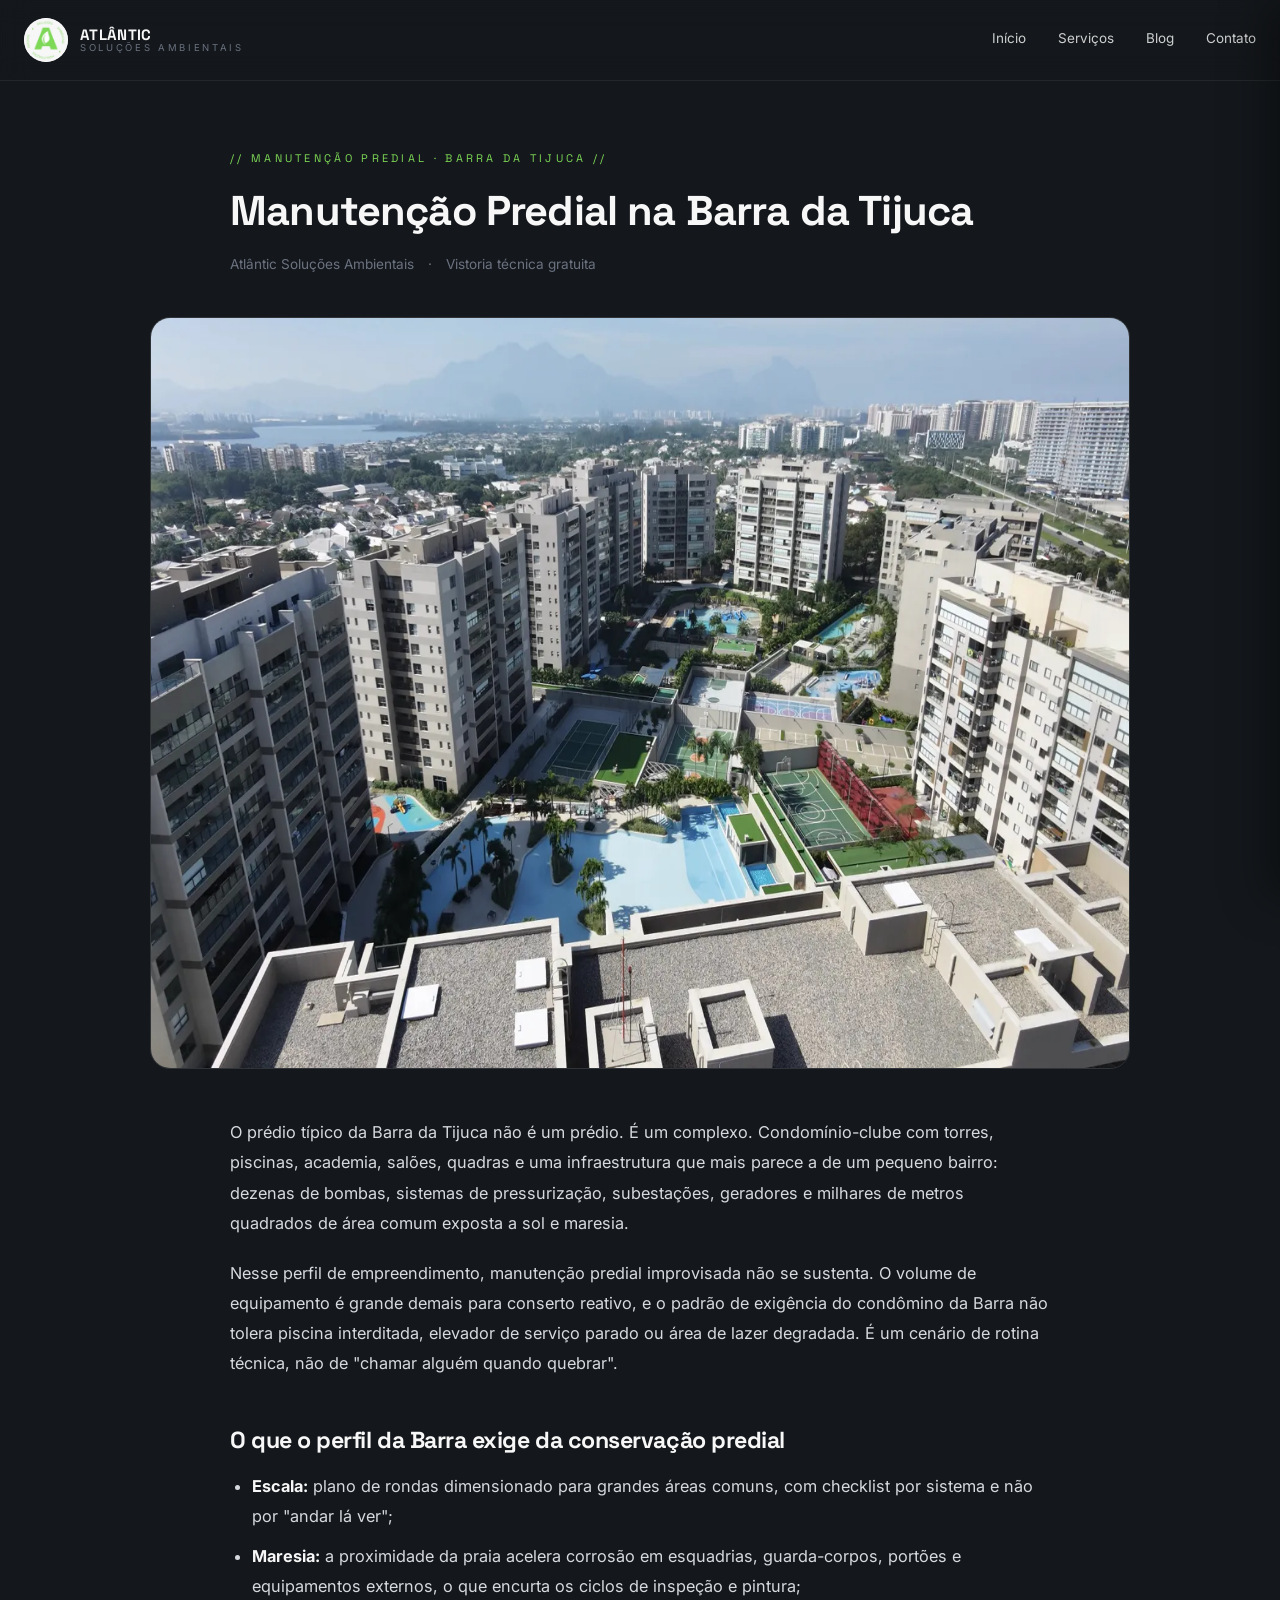
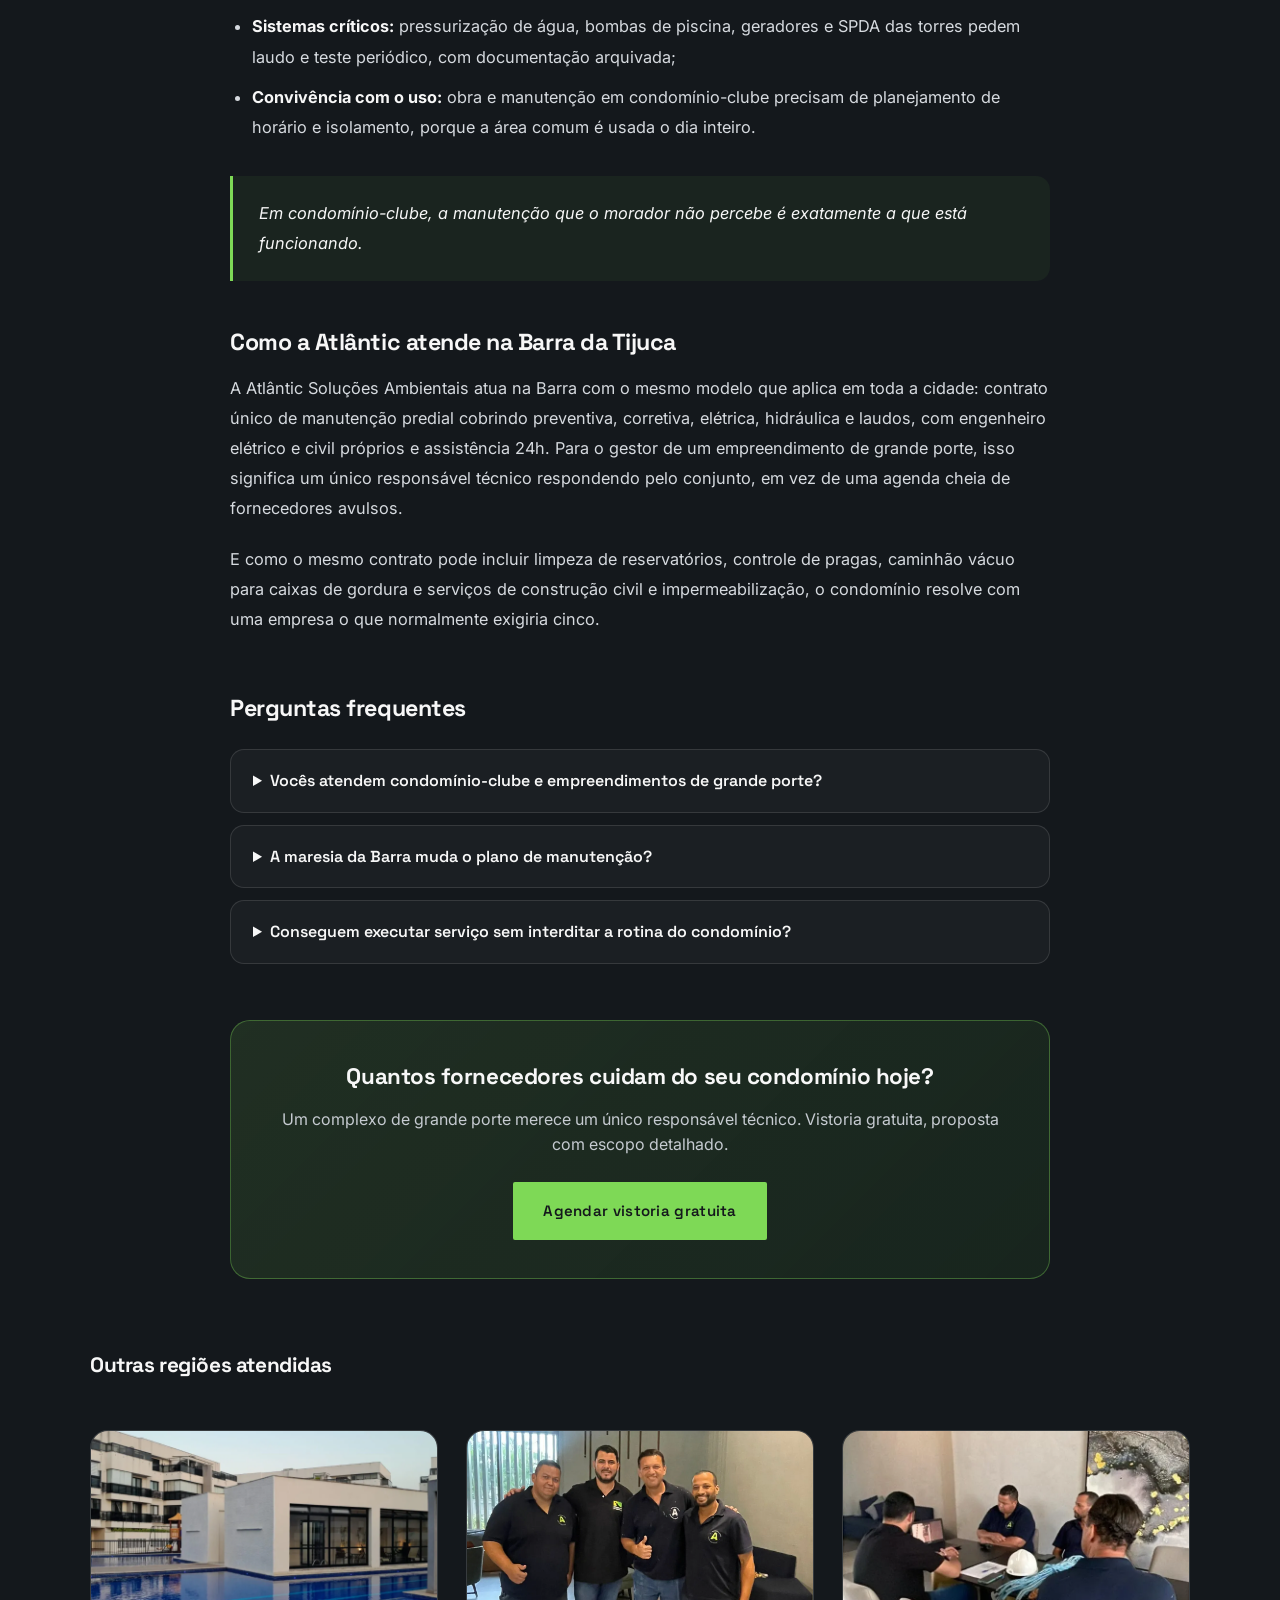
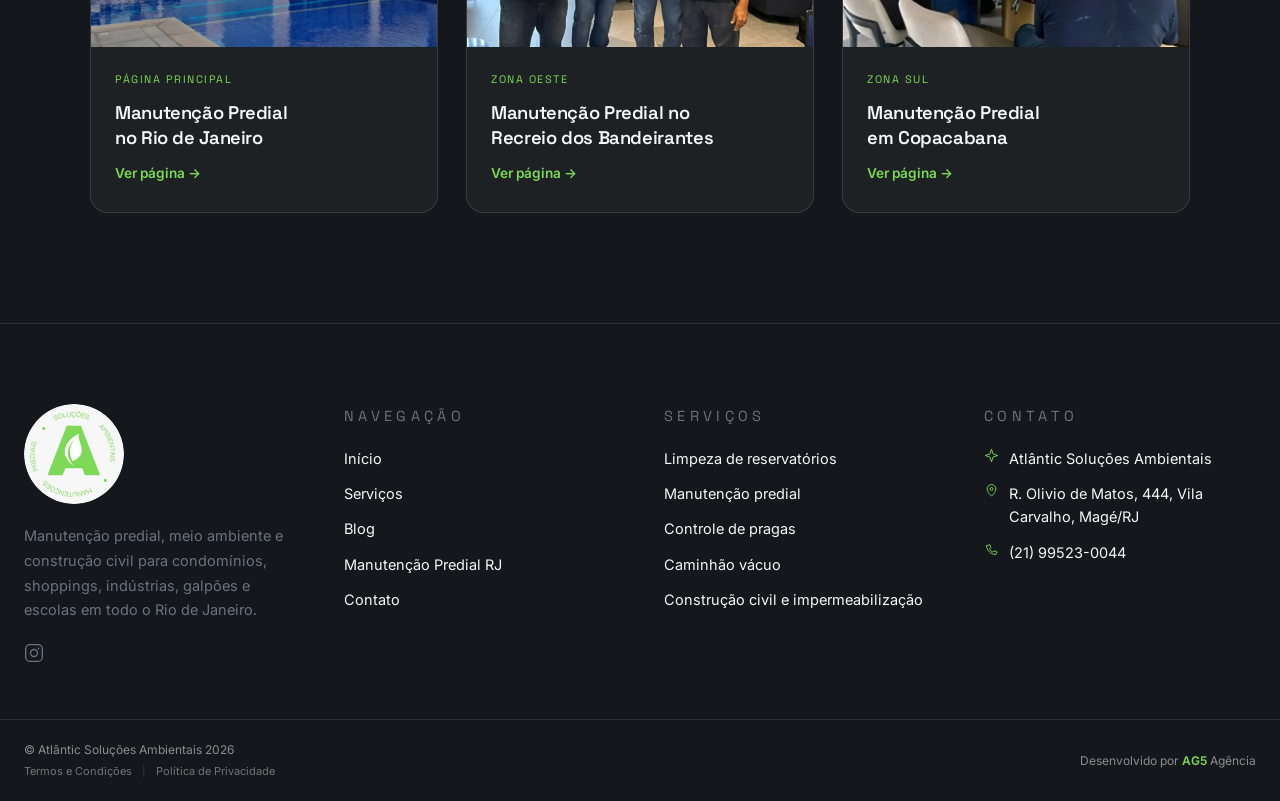
==== commit 7ca6f068: "Mídia real: fotos da operação em todo o site, vídeos institucionais no R2, carrossel Empresa em Ativ" ====
--- a/manutencao-predial-barra-da-tijuca.html
+++ b/manutencao-predial-barra-da-tijuca.html
@@ -20,7 +20,7 @@
 <meta property="og:type" content="website" />
 <meta property="og:title" content="Manutenção Predial na Barra da Tijuca" />
 <meta property="og:description" content="Manutenção predial na Barra da Tijuca para condomínios-clube e torres residenciais: bombas, pressurização, SPDA, áreas comuns e atendimento 24h. Vistoria gratuita." />
-<meta property="og:image" content="https://atlanticsolucoes.com.br/assets/atlantic-solution-condominio-atendido-sunset-side.webp" />
+<meta property="og:image" content="https://atlanticsolucoes.com.br/assets/atlantic-solution-condominio-clube-aereo-barra.webp" />
 <meta property="og:url" content="https://atlanticsolucoes.com.br/manutencao-predial-barra-da-tijuca" />
 <meta property="og:locale" content="pt_BR" />
 <meta property="og:site_name" content="Atlântic Soluções Ambientais" />
@@ -29,7 +29,7 @@
 <meta name="twitter:card" content="summary_large_image" />
 <meta name="twitter:title" content="Manutenção Predial na Barra da Tijuca" />
 <meta name="twitter:description" content="Manutenção predial na Barra da Tijuca para condomínios-clube e torres residenciais: bombas, pressurização, SPDA, áreas comuns e atendimento 24h. Vistoria gratuita." />
-<meta name="twitter:image" content="https://atlanticsolucoes.com.br/assets/atlantic-solution-condominio-atendido-sunset-side.webp" />
+<meta name="twitter:image" content="https://atlanticsolucoes.com.br/assets/atlantic-solution-condominio-clube-aereo-barra.webp" />
 
 <link rel="icon" href="/assets/favicon-atlantic-solution.webp" />
 <link rel="preconnect" href="https://fonts.googleapis.com" />
@@ -114,7 +114,7 @@
     </div>
 
     <div class="artigo__cover">
-      <img src="/assets/atlantic-solution-condominio-atendido-sunset-side.webp" alt="Condomínio residencial de grande porte atendido pela Atlântic Soluções" width="1200" height="750" fetchpriority="high" />
+      <img src="/assets/atlantic-solution-condominio-clube-aereo-barra.webp" alt="Condomínio residencial de grande porte atendido pela Atlântic Soluções" width="1200" height="750" fetchpriority="high" />
     </div>
 
     <div class="artigo__body">
--- a/style.css
+++ b/style.css
@@ -1435,3 +1435,19 @@
 .geocard:hover .geocard__cta{color:var(--accent)}
 @media(max-width:900px){.georegioes__grid{grid-template-columns:1fr 1fr;gap:12px}}
 @media(max-width:520px){.georegioes__grid{grid-template-columns:1fr}}
+
+.blogsec__more{display:flex;justify-content:center;margin-top:44px}
+
+/* ============ CARROSSEL EMPRESA EM ATIVIDADE ============ */
+.atividade{padding:0 0 var(--sec);overflow:hidden}
+.atividade__head{margin-bottom:38px}
+.atividade__strip{display:flex;gap:20px;width:max-content;animation:atividadeScroll 55s linear infinite}
+.atividade__strip:hover{animation-play-state:paused}
+.atv{position:relative;width:320px;aspect-ratio:4/3;border-radius:16px;overflow:hidden;border:1px solid var(--line-dark);flex-shrink:0}
+.atv img{width:100%;height:100%;object-fit:cover;transition:transform .8s ease}
+.atv:hover img{transform:scale(1.05)}
+.atv figcaption{position:absolute;left:0;right:0;bottom:0;padding:26px 16px 12px;background:linear-gradient(to top,rgba(20,24,28,.92),transparent);font-family:var(--font-display);font-size:.72rem;letter-spacing:.08em;text-transform:uppercase;color:var(--off)}
+.atv--v{aspect-ratio:3/4;width:250px}
+@keyframes atividadeScroll{from{transform:translateX(0)}to{transform:translateX(-50%)}}
+@media (prefers-reduced-motion:reduce){.atividade__strip{animation:none;overflow-x:auto}}
+@media(max-width:640px){.atv{width:240px}.atv--v{width:190px}}
